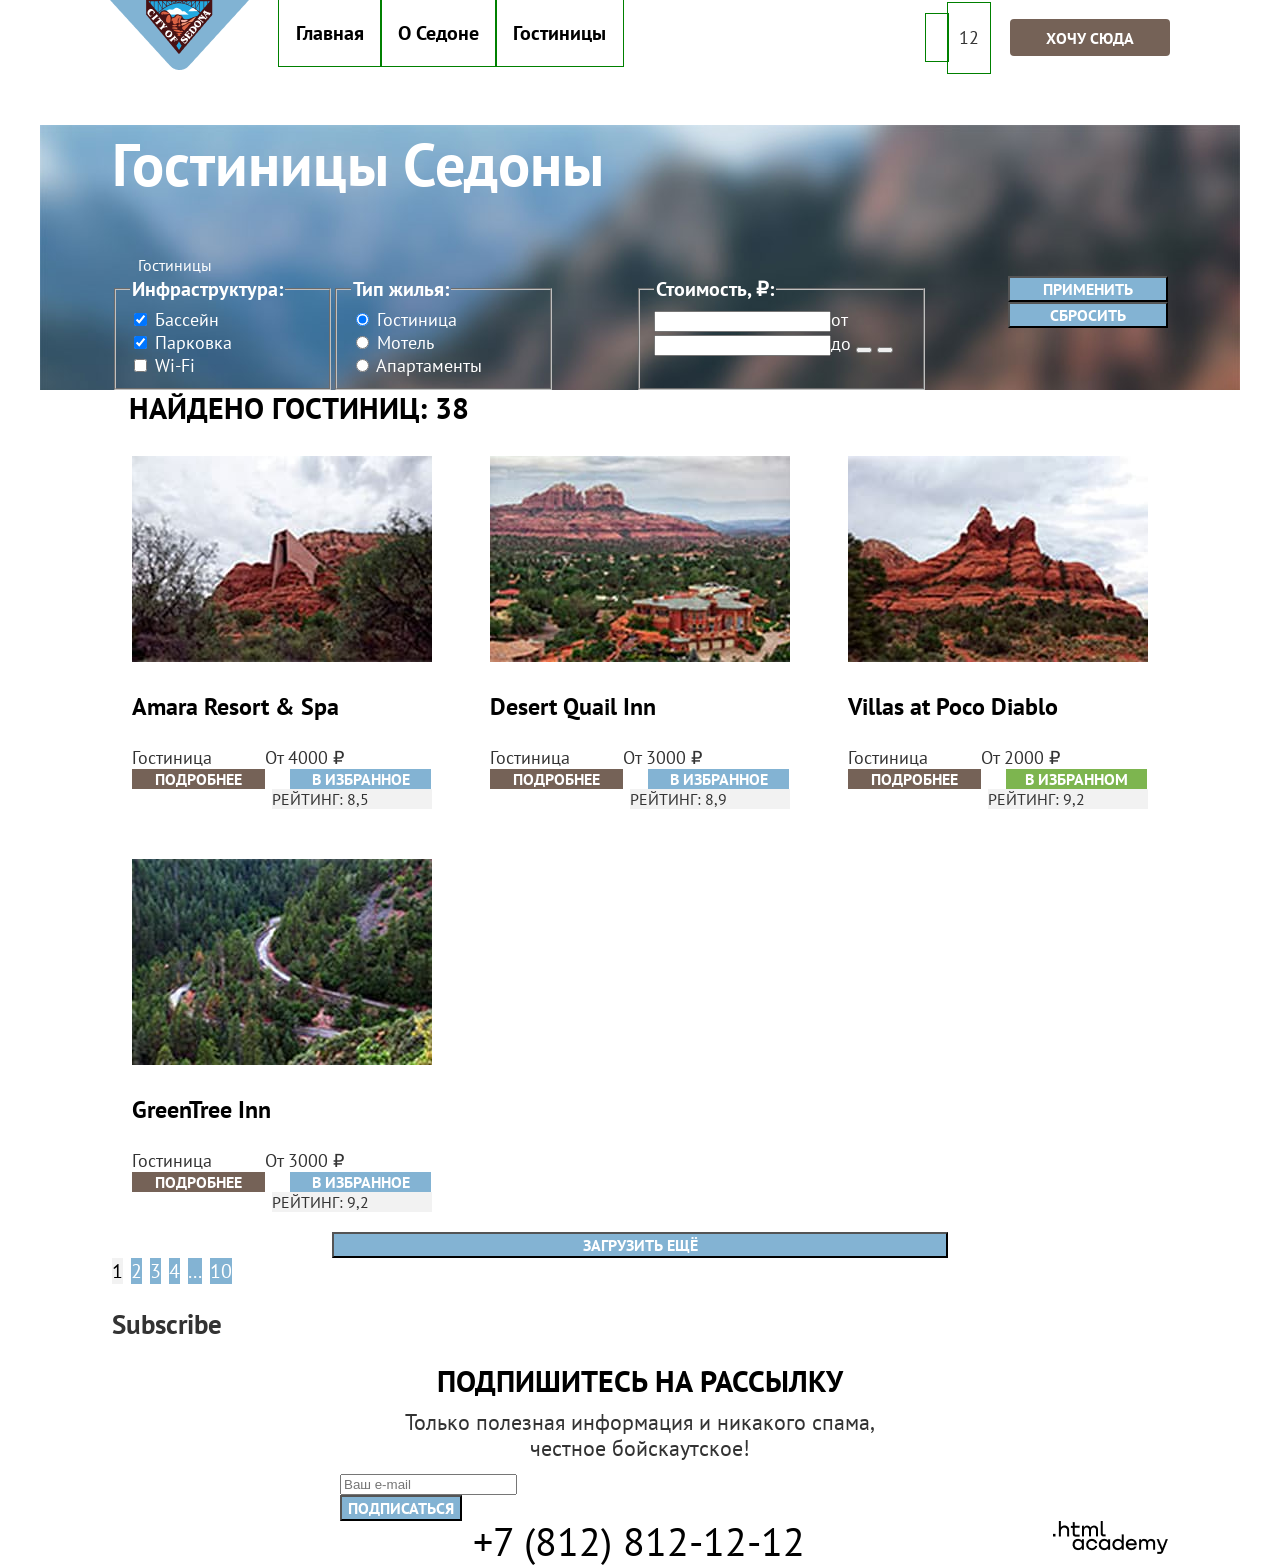
==== catalog.html @ d44d2171 "section welcome and advantages - vertical margin" ====
<!DOCTYPE html>
<html>

<head>
    <meta charset="UTF-8" />
    <title>Гостиницы в Седоне</title>
    <link rel="stylesheet" href="styles/styles.css">
</head>

<body>
  <header class="page-header">
    <div class="page-header__logo header-logo">
        <a class="header-logo__link" href="index.html">
          <img class="header-logo__img site-logo" src="images/logo/logo-sedona.png" width="139" height="70" alt="Эмблема города Седона">
        </a>
      </div>
      <nav class="navigation  page-header__navigation">
            <ul class="navigation-list">
                <li class="navigation-item">
                    <a class="navigation-item__link navigation-item__link--active" href="index.html">Главная</a>
                </li>
                <li class="navigation-item">
                    <a class="navigation-item__link" href="#">О Седоне</a>
                </li>
                <li class="navigation-item">
                    <a class="navigation-item__link">Гостиницы</a>
                </li>
            </ul>
        </nav>
        <ul class="user-navigation">
            <li class="user-navigation__item">
                <a class="user-navigation__link" href="#"><span class="visually-hidden">Поиск</span></a>
            </li>
            <li class="user-navigation__item">
                <a class="user-navigation__link" href="#">
                  <span class="visually-hidden">Избранное</span>
                  <span class="user-navigation__counter">12</span>
                </a>
            </li>
            <li class="user-navigation__item">
                <a class="button button--warm button--navigation user-navigation__button" href="#">Хочу сюда</a>
            </li>
        </ul>
</header>
    <main class="catalog page">
        <section class="section filter-section">
            <div class="section__wrapper">
                <h1 class="page-head">Гостиницы Седоны</h1>
                <!-- <div class="breadcrumbs"> -->
                <ul class="breadcrumbs">
                    <li class="breadcrumbs-item">
                        <a class="breadcrumbs-link breadcrumbs-link--home" href="index.html"><span class="visually-hidden">Главная</span></a>
                    </li>
                    <li class="breadcrumbs-item">
                        <a class="breadcrumbs-link breadcrumbs-link--current">Гостиницы</a>
                    </li>
                </ul>
                <!-- </div> -->

                <h2 class="visually-hidden">Выбор параметров поиска</h2>
                <form class="filter" action="https://echo.htmlacademy.ru/" method="get">
                    <fieldset class="filter__group ">
                        <legend class="filter-group__title">Инфраструктура:</legend>
                        <ul class="filter-group__list">
                            <li class="filter-group__item">
                                <label class="filter-control">
                <input type="checkbox" name="pool" id="pool-id" checked>
                <span class="filter-control__mark"></span>
                <span class="filter-control__name">Бассейн</span>
              </label>
                            </li>
                            <li class="filter-group__item">
                                <label class="filter-control">
                <input type="checkbox" name="parking" id="parking-id" checked>
                <span class="filter-control__mark"></span>
                <span class="filter-control__name">Парковка</span>
              </label>
                            </li>
                            <li class="filter-group__item">
                                <label class="filter-control">
                <input type="checkbox" name="wifi" id="wifi-id">
                <span class="filter-control__mark"></span>
                <span class="filter-control__name">Wi-Fi</span>
              </label>
                            </li>
                        </ul>
                    </fieldset>
                    <fieldset class="filter__group">
                        <legend class="filter-group__title">Тип жилья:</legend>
                        <ul class="filter-group__list">
                            <li class="filter-group__item">
                                <label class="filter-control">
                <input type="radio" name="housing-type" value="hotel" checked>
                <span class="filter-control__mark"></span>
                <span class="filter-control__name">Гостиница</span>
              </label>
                            </li>
                            <li class="filter-group__item">
                                <label class="filter-control">
                <input type="radio" name="housing-type" value="motel">
                <span class="filter-control__mark"></span>
                <span class="filter-control__name">Мотель</span>
              </label>
                            </li>
                            <li class="filter-group__item">
                                <label class="filter-control">
                <input type="radio" name="housing-type" value="apartments">
                <span class="filter-control__mark"></span>
                <span class="filter-control__name">Апартаменты</span>
              </label>
                            </li>
                        </ul>
                    </fieldset>
                    <fieldset class="filter__group filter__group--price">
                        <legend class="filter-group__title">Стоимость, ₽:</legend>
                        <label class="filter-control">
            <input class="filter-control__input" type="number" name="minprice" id="minprice-id">от
          </label>
                        <label class="filter-control">
            <input class="filter-control__input" type="number" name="minprice" id="minprice-id">до
          </label>
                        <button class="filter-control__range-toggle min-toggle" type="button">
            <span class="visually-hidden">изменить минимальную цену</span>
          </button>
                        <button class="filter-control__range-toggle max-toggle" type="button">
            <span class="visually-hidden">изменить максимальную цену</span>
          </button>
                    </fieldset>
                    <div class="filter__controls">
                        <button class="button filter__button filter__button--submit" type="submit">Применить</button>
                        <button class="button filter__button filter__button--reset" type="reset">Сбросить</button>
                    </div>
                </form>
            </div>
        </section>

        <section class="section search-result">
            <div class="section__wrapper">
                <h2 class="visually-hidden">Результаты поиска</h2>
                <div class="search-result__control-wrapper">
                    <p class="page__text page__text--subhead page__text--left">Найдено гостиниц: <span>38</span></p>
                    <form class="sorting-form">
                        <label class="visually-hidden" for="sort">Сортировка
                <select class="sorting-control" id="sort" name="sort">
          <option value="cheap">Сначала дешёвые</option>
          <option value="popular">Сначала дорогие</option>
          <option value="expensive">По количеству звезд</option>
          <option value="popular">По рейтингу</option>

        </select>
      </label>
                        <button class="visually-hidden" type="submit">Сортировать</button>
                    </form>
                    <div class="view-toggler">
                        <ul>
                            <li>
                                <a href="#"><span class="visually-hidden">Показать в виде карточек</span></a>
                            </li>
                        </ul>
                        <ul>
                            <li>
                                <a href="#"><span class="visually-hidden">Показать расширенную информацию</span></a>
                            </li>
                        </ul>
                        <ul>
                            <li>
                                <a href="#"><span class="visually-hidden">Показать в виде списка</span></a>
                            </li>
                        </ul>
                    </div>
                </div>
                <section class="section hotel-list">
                    <div class="hotel-card">
                        <a class="hotel-card__link" href="#">
                            <img class="hotel-card__img" src="images/arma.jpg" width="300" height="206" alt="вид из окна гостиницы">
                        </a>
                        <h3 class="hotel-card__title">Amara Resort & Spa</h3>
                        <div class="hotel-card__details">
                            <p class="hotel-card__text hotel-card__type">Гостиница</p>
                            <p class="hotel-card__text hotel-card__price">От 4000 ₽</p>
                        </div>
                        <div class="hotel-card__control">
                            <a class="button hotel-card__button-details button--warm " href="#">Подробнее</a>
                            <a class="button hotel-card__button-favorite" href="#">В избранное</a>
                        </div>
                        <div class="hotel-card__rate">
                            <div class="hotel-card__stars">
                                <p class="visually-hidden">4 звезды</p>
                            </div>
                            <div class="hotel-card__rate-value">
                                <p class="hotel-card__rate-text">Рейтинг: <span>8,5</span></p>
                            </div>
                        </div>
                    </div>
                    <div class="hotel-card">
                        <a class="hotel-card__link" href="#">
                            <img class="hotel-card__img" src="images/desert.jpg" width="300" height="206" alt="вид из окна гостиницы">
                        </a>
                        <h3 class="hotel-card__title">Desert Quail Inn</h3>
                        <div class="hotel-card__details">
                            <p class="hotel-card__text hotel-card__type">Гостиница</p>
                            <p class="hotel-card__text hotel-card__price">От 3000 ₽</p>
                        </div>
                        <div class="hotel-card__control">
                            <a class="button hotel-card__button-details button--warm " href="#">Подробнее</a>
                            <a class="button hotel-card__button-favorite" href="#">В избранное</a>
                        </div>
                        <div class="hotel-card__rate">
                            <div class="hotel-card__stars">
                                <p class="visually-hidden">4 звезды</p>
                            </div>
                            <div class="hotel-card__rate-value">
                                <p class="hotel-card__rate-text">Рейтинг: <span>8,9</span></p>
                            </div>
                        </div>
                    </div>
                    <div class="hotel-card">
                        <a class="hotel-card__link" href="#">
                            <img class="hotel-card__img" src="images/villas.jpg" width="300" height="206" alt="вид из окна гостиницы">
                        </a>
                        <h3 class="hotel-card__title">Villas at Poco Diablo</h3>
                        <div class="hotel-card__details">
                            <p class="hotel-card__text hotel-card__type">Гостиница</p>
                            <p class="hotel-card__text hotel-card__price">От 2000 ₽</p>
                        </div>
                        <div class="hotel-card__control">
                            <a class="button hotel-card__button-details button--warm " href="#">Подробнее</a>
                            <a class="button hotel-card__button-favorite button--accepted" href="#">В избранном</a>
                        </div>
                        <div class="hotel-card__rate">
                            <div class="hotel-card__stars">
                                <p class="visually-hidden">4 звезды</p>
                            </div>
                            <div class="hotel-card__rate-value">
                                <p class="hotel-card__rate-text">Рейтинг: <span>9,2</span></p>
                            </div>
                        </div>
                    </div>
                    <div class="hotel-card">
                        <a class="hotel-card__link" href="#">
                            <img class="hotel-card__img" src="images/green.jpg" width="300" height="206" alt="вид из окна гостиницы">
                        </a>
                        <h3 class="hotel-card__title">GreenTree Inn</h3>
                        <div class="hotel-card__details">
                            <p class="hotel-card__text hotel-card__type">Гостиница</p>
                            <p class="hotel-card__text hotel-card__price">От 3000 ₽</p>
                        </div>
                        <div class="hotel-card__control">
                            <a class="button hotel-card__button-details button--warm " href="#">Подробнее</a>
                            <a class="button hotel-card__button-favorite" href="#">В избранное</a>
                        </div>
                        <div class="hotel-card__rate">
                            <div class="hotel-card__stars">
                                <p class="visually-hidden">4 звезды</p>
                            </div>
                            <div class="hotel-card__rate-value">
                                <p class="hotel-card__rate-text">Рейтинг: <span>9,2</span></p>
                            </div>
                        </div>
                    </div>
                </section>

                <!-- <div> -->
                <button class="button load-button" type="button">Загрузить ещё</button>
                <!-- </div> -->
                <div class="pagination-wraqpper">
                    <!-- <div class="pagination"> -->
                    <ul class="pagination-list">
                        <li class="pagination-item pagination-item--current">
                            <a class="pagination-link">1</a>
                        </li>
                        <li class="pagination-item">
                            <a class="pagination-link" href="#">2</a>
                        </li>
                        <li class="pagination-item">
                            <a class="pagination-link" href="#">3</a>
                        </li>
                        <li class="pagination-item">
                            <a class="pagination-link" href="#">4</a>
                        </li>
                        <li class="pagination-item">
                            <a class="pagination-link" href="#">...</a>
                        </li>
                        <li class="pagination-item">
                            <a class="pagination-link" href="#">10</a>
                        </li>
                    </ul>
                    <!-- </div> -->
                    <div class="pagination-control">
                        <form class="pagination-form">
                            <label class="visually-hidden" for="page-quantity">Гостиниц на странице
                            <select class="sorting-control" id="page-quantity" name="page-quantity">
                        <option value="4">4</option>
                        <option value="12">12</option>
                        <option value="24">24</option>
                        <option value="48">48</option>

                    </select>
                  </label>
                            <button class="visually-hidden" type="submit">Показать</button>
                        </form>
                    </div>
                </div>
            </div>
        </section>
        <section class="subscribe">
            <div class="section__wrapper">
                <h2>Subscribe</h2>
                <p class="page__text page__text--subhead">Подпишитесь на рассылку</p>
                <p class="page__text">Только полезная информация и никакого спама, <br> честное бойскаутское! </p>
                <form class="subscribe-form">
                    <label class="subscribe-form__label">
                <span class="visually-hidden">Введите ваш e-mail</span>
                <input type="email" name="email" id="email-id" placeholder="Ваш e-mail">
              </label>
                    <button class="button subscribe-form__button" type="submit">Подписаться</button>
                </form>
            </div>
        </section>

    </main>
    <footer class="footer">
        <ul class="social-list">
            <li class="social-item">
                <a class="social-link social-link__twitter" href="https://twitter.com/htmlacademy_ru"><span class="visually-hidden">Twitter</span></a>
            </li>
            <li class="social-item">
                <a class="social-link social-link__fb" href="https://www.facebook.com/htmlacademy"><span class="visually-hidden">Facebook</span></a>
            </li>
            <li class="social-item">
                <a class="social-link social-link__youtube" href="https://www.youtube.com/c/HTMLAcademyRUS"><span class="visually-hidden">Youtube</span></a>
            </li>
        </ul>
        <div class="footer-tel">
            <a class="footer-tel__link" href="tel:+78128121212">+7 (812) 812-12-12</a>
        </div>
        <div class="footer-developer">
            <a class="developer-link" href="https://htmlacademy.ru/">
                <img src="images/logo/logo-developer.png" width="115" height="34" alt="HTMLAcademy Logo">
            </a>
        </div>
    </footer>
</body>

</html>
---- styles/styles.css ----
@font-face {
  font-family: "PT Sans";
  font-weight: 400;
  font-style: normal;
  font-display: swap;
  src: url("../fonts/ptsans-400.woff2") format("woff2");
}

@font-face {
  font-family: "PT Sans";
  font-weight: 700;
  font-style: normal;
  font-display: swap;
  src: url("../fonts/ptsans-700.woff2") format("woff2");
}

* {
  box-sizing: border-box;
}

* ul {
  margin: 0;
  padding: 0;
  list-style: none;
}

* p {
  margin: 0;
}

* a {
  color: inherit;
  text-decoration: none;
  /* cursor: pointer; */
}

* img {
  max-width: 100%;
  height: auto;
}

.visually-hidden {
  position: absolute;
  width: 1px;
  height: 1px;
  margin: -1px;
  padding: 0;
  border: 0;
  clip: rect(0 0 0 0);
  overflow: hidden;
}

/* общие селекторы */

html {
  height: 100%;
}

body {
  display: grid;
  grid-template-rows: auto 1fr auto;
  margin: 0 auto;
  width: 1200px;
  min-height: 100vh;
  font-family: "PT Sans", "Arial", sans-serif;
  font-weight: 400;
  font-size: 18px;
  color: #333333;
}

/* компоненты*/

/* button */

.button {
  display: flex;
  justify-content: center;
  align-items: center;
  background-color: #83b3d3;
  font-weight: 700;
  font-size: 16px;
  font-family: inherit;
  line-height: 20px;
  color: #ffffff;
  text-transform: uppercase;
}

.button--warm {
  background-color: #756257;
}

.button--accepted {
  background-color: #7db54f;
}

.button--navigation {
  width: 160px;
  height: 37px;
  border-radius: 4px;
}

.button--page {
  font-size: 20px;
  height: 60px;
}

.button--hotel-search {
  display: block;
  width: 575px;
  margin-right: auto;
  margin-left: auto;
  text-align: center;
}

/* Header */

.page-header {
  display: flex;
  width: 1060px;
  margin: 0 auto;
  /* align-items: center; */
}

.page-header__logo {
  margin-right: 30px;
}

.header-logo {
  min-width: 139px;
  min-height: 100%;
}

.header-logo__link {
  display: block;
  height: 100%;
}

.page-header__navigation {
  margin-right: 42px;
}

.navigation-list {
  display: flex;
  flex-wrap: wrap;
}

.navigation-item__link {
  display: block;
  padding: 20px 17px;
  font-weight: 700;
  font-size: 20px;
  line-height: 26px;
  color: #000000;
  outline: solid 1px green;
}

.user-navigation {
  margin-left: auto;
  display: flex;
  flex-wrap: wrap;
  align-items: center;
}

.user-navigation__link {
  display: block;
  padding: 23px 11px 24px;
  outline: solid 1px green;
}

.user-navigation__button {
 margin-left: 20px;
}

/* Section */

.section__wrapper {
  width: 1056px;
  margin: 0 auto;
}

/* Text */

.page-head {
  font-weight: 700;
  font-size: 60px;
}

.page__text {
  width: 720px;
  font-size: 22px;
  line-height: 26px;
  text-align: center;
  margin-right: auto;
  margin-bottom: 10px;
  margin-left: auto;
}

.page__text--subhead {
  font-weight: 700;
  font-size: 30px;
  line-height: 36px;
  text-transform: uppercase;
  color: #000000;
}

.page__text--left {
  text-align: left;
}

/* Footer */

.footer {
  display: flex;
  width: 1056px;
  margin: 0 auto;
  /* justify-content: space-between; */
}

.footer-tel__link {
  font-size: 40px;
  line-height: 40px;
  color: #000000;
}

.social-list {
  display: flex;
  margin-right: auto;
}

.footer-developer {
  margin-left: 248px;
}

/* Breadcrumbs */

.breadcrumbs {
  display: flex;
}

.breadcrumbs-item {
  margin-right: 26px;
}

.breadcrumbs-link {
  font-size: 16px;
}

/* Карточка гостиницы*/

.hotel-card {
  width: 340px;
  padding: 20px;
  display: flex;
  flex-direction: column;
}

.hotel-card__title {
  font-weight: 700;
  font-size: 24px;
  color: #000000;
}

.hotel-card__details {
  display: flex;
}

.hotel-card__control {
  display: flex;
  column-gap: 25px;
}

.hotel-card__button-details {
  width: 133px;
}

.hotel-card__button-favorite {
  width: 141px;
}

.hotel-card__type {
  width: 133px;
}

.hotel-card__price {
  width: 141px;
}

.hotel-card__rate {
  display: flex;
  column-gap: 7px;
  justify-content: space-between;
}

.hotel-card__rate-value {
  width: 160px;
  background-color: #f2f2f2;
}

.hotel-card__rate-text {
  font-size: 16px;
  text-transform: uppercase;
}

/*Главная */

.welcome-section {
  min-height: 485px;
  background-image: url("../images/welcome-bg.jpg");
  background-repeat: no-repeat;
}

.section__welcome{
  margin-bottom: 63px;
}

.section__advandages {
  margin-bottom: 91px;
}

.advantages__text-wrapper {
  margin-bottom: 80px;
}

.advantages__subhead {
  margin-bottom: 31px;
}

.advantages-head {
  font-weight: 700;
  font-size: 24px;
  line-height: 28px;
  text-transform: uppercase;
  color: #000000;
}

.advantages-item:nth-child(even) {
  background-color: rgba(131, 179, 211, 0.12);
}

.advantages-item:nth-child(8n + 7) {
  background-color: rgba(131, 179, 211, 0.2);
}

.advantages-item--large {
  background-color: #83b3d3;
  color: #ffffff;
}

.subscribe--bg {
  background-color: #83b3d3;
  background-image: url("../images/subscribe-bg.png");
  background-repeat: no-repeat;
  color: #ffffff;
}

.subscribe--bg .page__text--subhead {
  color: #ffffff;
}

.subscribe-form {
  width: 600px;
  margin-right: auto;
  margin-left: auto;
}

/* страница каталога */

/* .section__wrapper--search-result {
  display: flex;
  flex-direction: column;
  align-items: center;
} */

.filter-section {
  background-color: #83b3d3;
  background-image: url("../images/catalog-bg.png");
  background-repeat: no-repeat;
  color: #ffffff;
}

.filter {
  display: flex;
}

.filter__group {
  width: 217px;
}

.filter__group--price {
  width: 287px;
  margin-left: auto;
}

.filter__controls {
  display: flex;
  flex-direction: column;
  min-width: 160px;
  margin-left: 81px;
}

.filter-group__title {
  font-weight: 700;
  font-size: 20px;
}

.search-result__control-wrapper {
  display: flex;
}

.sorting-form {
  width: 287px;
}

.sorting-control {
  font-family: inherit;
  font-size: 18px;
}

.view-toggler {
  display: flex;
  column-gap: 8px;
}

.hotel-list {
  display: grid;
  grid-template-columns: 1fr 1fr 1fr;
  column-gap: 18px;
  row-gap: 10px;
}

.load-button {
  display: block;
  width: 616px;
  margin-left: auto;
  margin-right: auto;
}

.pagination-wraqpper {
  display: flex;
}

.pagination-list {
  display: flex;
  column-gap: 8px;
  max-width: 528px;
}

.pagination-item {
  background-color: #83b3d3;
  color: #ffffff;
  font-size: 20px;
}

.pagination-item--current {
  background-color: #f2f2f2;
  color: #000000;
}

.pagination-control {
  margin-left: auto;
}

.sorting-control {
  margin-left: 51px;
}

/* .pagination-link {

} */
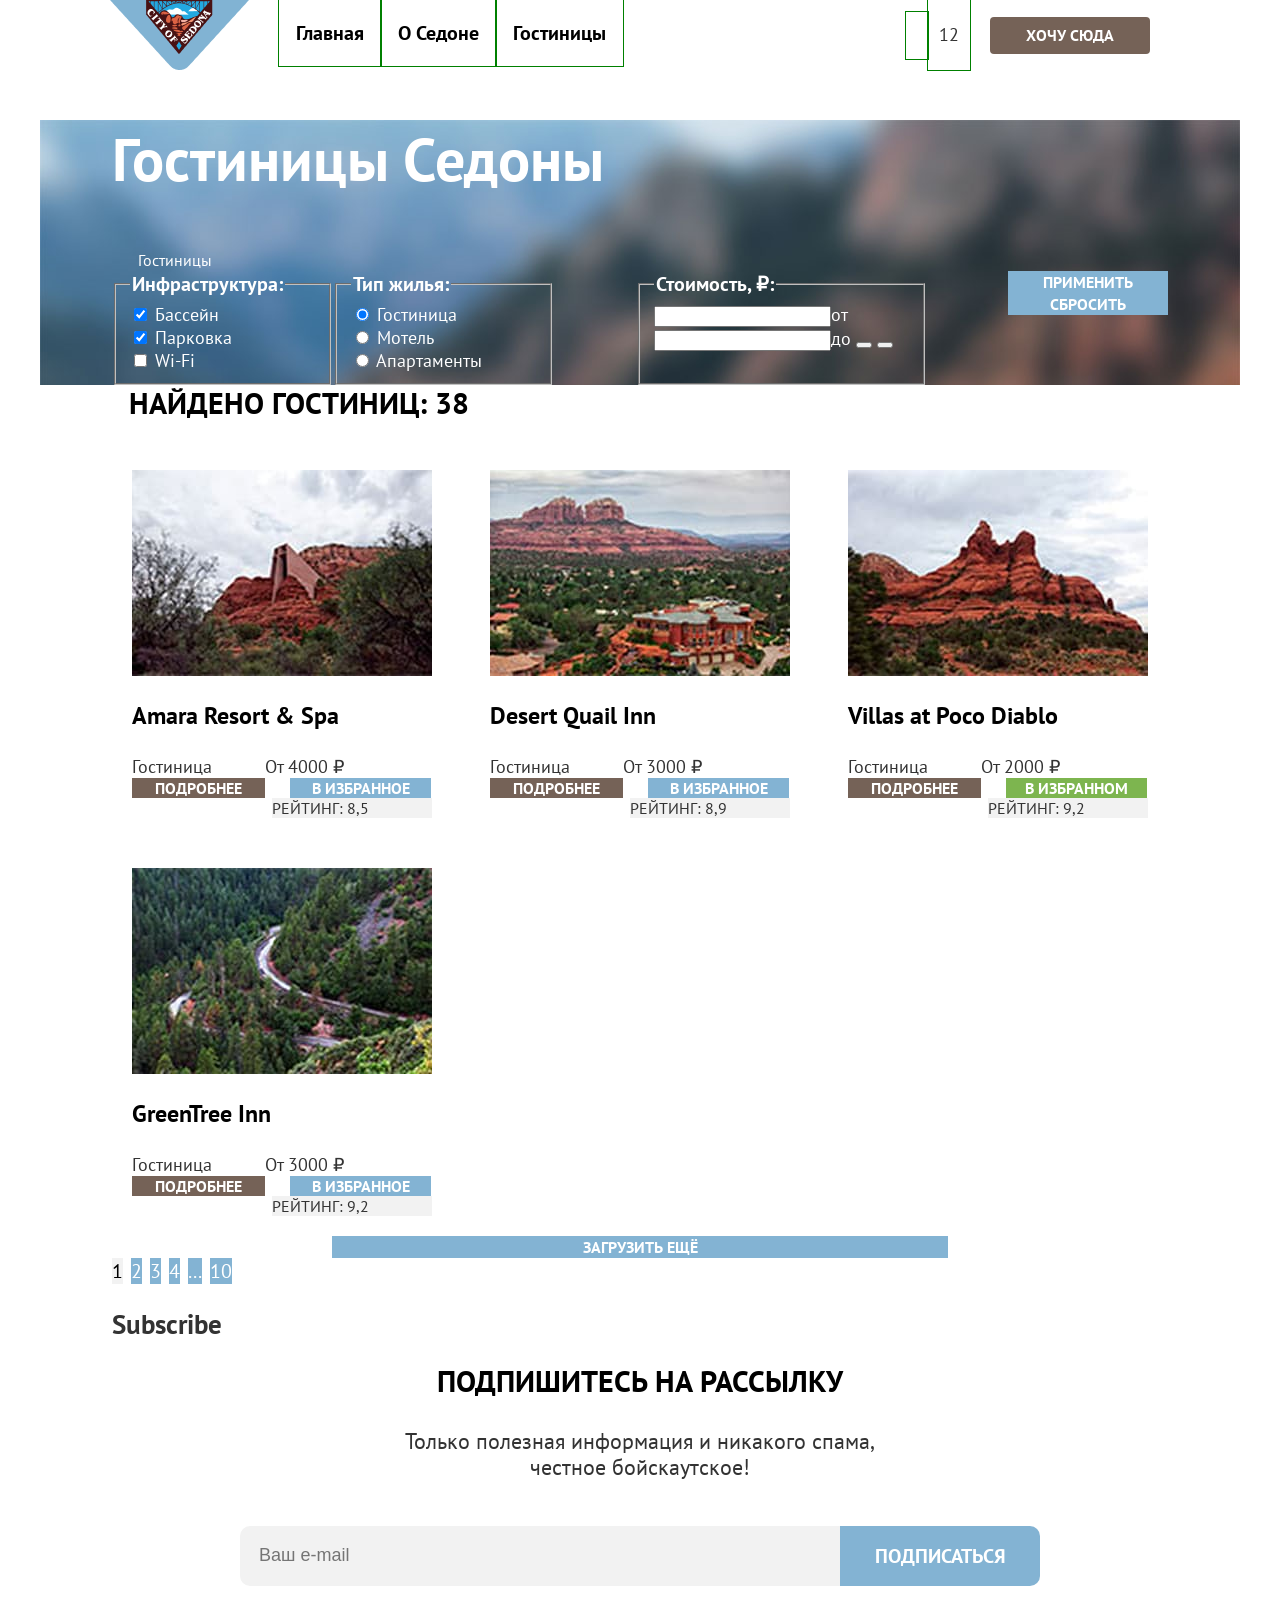
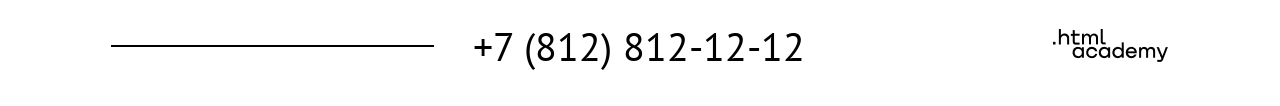
==== commit 5e9eda95: "search, subscribe, footer and some fix" ====
--- a/catalog.html
+++ b/catalog.html
@@ -14,7 +14,7 @@
           <img class="header-logo__img site-logo" src="images/logo/logo-sedona.png" width="139" height="70" alt="Эмблема города Седона">
         </a>
       </div>
-      <nav class="navigation  page-header__navigation">
+      <nav class="navigation page-header__navigation">
             <ul class="navigation-list">
                 <li class="navigation-item">
                     <a class="navigation-item__link navigation-item__link--active" href="index.html">Главная</a>
@@ -308,12 +308,12 @@
                 <h2>Subscribe</h2>
                 <p class="page__text page__text--subhead">Подпишитесь на рассылку</p>
                 <p class="page__text">Только полезная информация и никакого спама, <br> честное бойскаутское! </p>
-                <form class="subscribe-form">
-                    <label class="subscribe-form__label">
-                <span class="visually-hidden">Введите ваш e-mail</span>
-                <input type="email" name="email" id="email-id" placeholder="Ваш e-mail">
-              </label>
-                    <button class="button subscribe-form__button" type="submit">Подписаться</button>
+                <form class="subscribe__form subscribe-form" action="https://echo.htmlacademy.ru/" method="post">
+                  <label class="subscribe-form__label">
+                    <span class="visually-hidden">Введите ваш e-mail</span>
+                    <input class="subscribe-form__input"  type="email" name="email" id="email-id" placeholder="Ваш e-mail">
+                  </label>
+                    <button class="button button--page subscribe-form__button" type="submit">Подписаться</button>
                 </form>
             </div>
         </section>
--- a/styles/styles.css
+++ b/styles/styles.css
@@ -35,6 +35,7 @@
 }
 
 * img {
+  display: block;
   max-width: 100%;
   height: auto;
 }
@@ -73,16 +74,17 @@
 /* button */
 
 .button {
+  font-weight: 700;
+  font-size: 16px;
+  font-family: inherit;
+  line-height: 20px;
   display: flex;
   justify-content: center;
   align-items: center;
   background-color: #83b3d3;
-  font-weight: 700;
-  font-size: 16px;
-  font-family: inherit;
-  line-height: 20px;
   color: #ffffff;
   text-transform: uppercase;
+  border: none;
 }
 
 .button--warm {
@@ -105,11 +107,10 @@
 }
 
 .button--hotel-search {
-  display: block;
   width: 575px;
   margin-right: auto;
   margin-left: auto;
-  text-align: center;
+  border-radius: 10px;
 }
 
 /* Header */
@@ -159,6 +160,7 @@
   display: flex;
   flex-wrap: wrap;
   align-items: center;
+  min-width: 264px;
 }
 
 .user-navigation__link {
@@ -187,15 +189,16 @@
 
 .page__text {
   width: 720px;
+  margin-left: auto;
+  margin-bottom: 10px;
+  margin-right: auto;
   font-size: 22px;
   line-height: 26px;
   text-align: center;
-  margin-right: auto;
-  margin-bottom: 10px;
-  margin-left: auto;
 }
 
 .page__text--subhead {
+  margin-bottom: 29px;
   font-weight: 700;
   font-size: 30px;
   line-height: 36px;
@@ -211,9 +214,10 @@
 
 .footer {
   display: flex;
+  align-items: center;
   width: 1056px;
   margin: 0 auto;
-  /* justify-content: space-between; */
+  padding: 40px 0;
 }
 
 .footer-tel__link {
@@ -227,14 +231,29 @@
   margin-right: auto;
 }
 
+.social-link {
+  display: flex;
+  flex-wrap: wrap;
+  align-items: center;
+  justify-content: center;
+  min-width: 107px;
+  outline: solid 1px black;
+}
+
 .footer-developer {
   margin-left: 248px;
 }
 
+.developer-link {
+  display: block;
+  height: 100%;
+}
+
 /* Breadcrumbs */
 
 .breadcrumbs {
   display: flex;
+  flex-wrap: wrap;
 }
 
 .breadcrumbs-item {
@@ -303,17 +322,17 @@
 
 /*Главная */
 
-.welcome-section {
+.welcome {
   min-height: 485px;
   background-image: url("../images/welcome-bg.jpg");
   background-repeat: no-repeat;
 }
 
-.section__welcome{
+.main__welcome{
   margin-bottom: 63px;
 }
 
-.section__advandages {
+.main__advantages {
   margin-bottom: 91px;
 }
 
@@ -325,7 +344,7 @@
   margin-bottom: 31px;
 }
 
-.advantages-head {
+.advantages-item__head {
   font-weight: 700;
   font-size: 24px;
   line-height: 28px;
@@ -346,7 +365,18 @@
   color: #ffffff;
 }
 
+.main__search {
+  margin-bottom: 93px;
+}
+
+.search__text-wrapper {
+  margin-bottom: 56px;
+}
+
 .subscribe--bg {
+  margin-bottom: 0;
+  padding-top: 94px;
+  padding-bottom: 93px;
   background-color: #83b3d3;
   background-image: url("../images/subscribe-bg.png");
   background-repeat: no-repeat;
@@ -357,10 +387,30 @@
   color: #ffffff;
 }
 
+.subscribe__form {
+  margin-top: 46px;
+}
 .subscribe-form {
+  display: flex;
+  width: 800px;
+  margin-right: auto;
+  margin-left: auto;
+}
+
+.subscribe-form__input {
   width: 600px;
-  margin-right: auto;
-  margin-left: auto;
+  height: 100%;
+  padding-left: 19px;
+  padding-right: 22px;
+  font-size: 18px;
+  background-color: #f2f2f2;
+  border-radius: 10px 0 0 10px;
+  border: none;
+}
+
+.subscribe-form__button {
+  width: 600px;
+  border-radius: 0 10px 10px 0;
 }
 
 /* страница каталога */
@@ -441,6 +491,7 @@
 
 .pagination-list {
   display: flex;
+  flex-wrap: wrap;
   column-gap: 8px;
   max-width: 528px;
 }
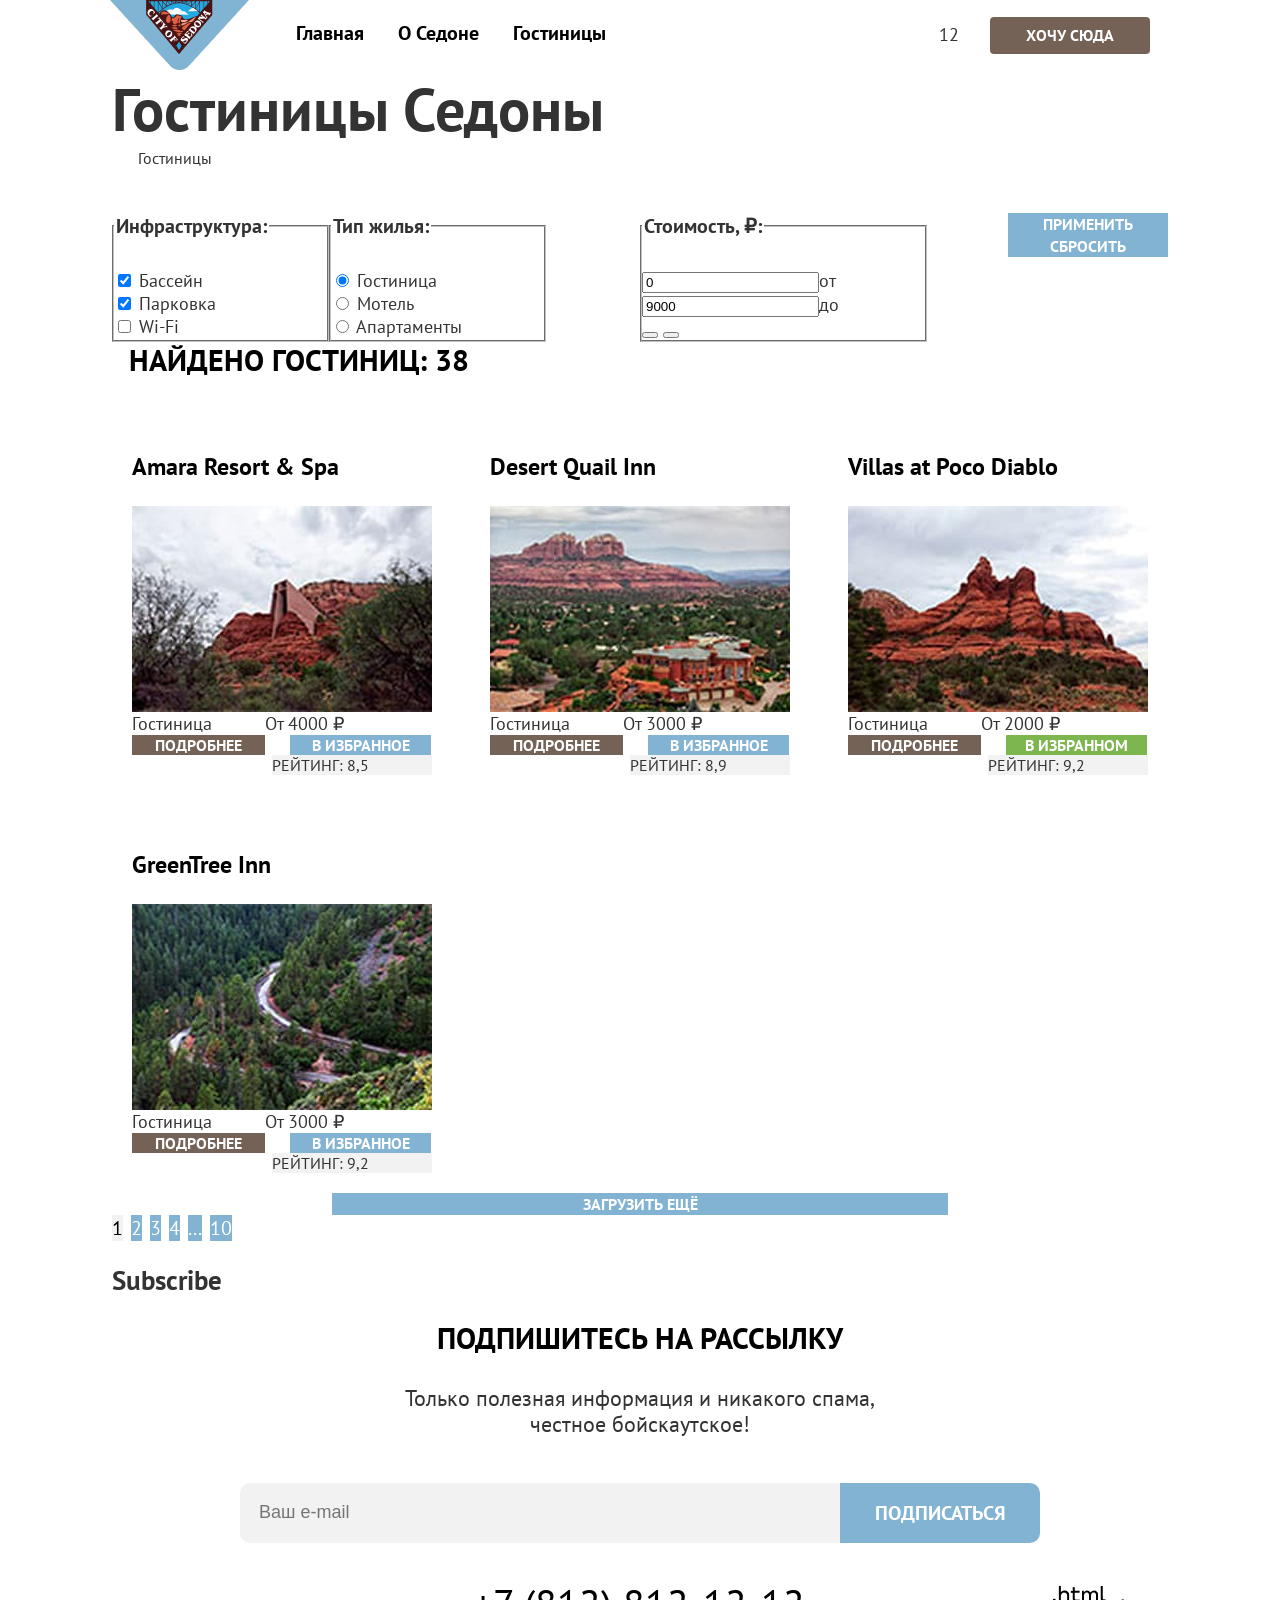
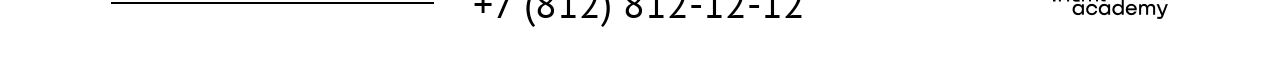
==== commit a98eb544: "some fix and formatting" ====
--- a/catalog.html
+++ b/catalog.html
@@ -8,13 +8,13 @@
 </head>
 
 <body>
-  <header class="page-header">
-    <div class="page-header__logo header-logo">
-        <a class="header-logo__link" href="index.html">
-          <img class="header-logo__img site-logo" src="images/logo/logo-sedona.png" width="139" height="70" alt="Эмблема города Седона">
-        </a>
-      </div>
-      <nav class="navigation page-header__navigation">
+    <header class="page-header">
+        <div class="page-header__logo header-logo">
+            <a class="header-logo__link" href="index.html">
+                <img class="header-logo__img site-logo" src="images/logo/logo-sedona.png" width="139" height="70" alt="Эмблема города Седона">
+            </a>
+        </div>
+        <nav class="navigation page-header__navigation">
             <ul class="navigation-list">
                 <li class="navigation-item">
                     <a class="navigation-item__link navigation-item__link--active" href="index.html">Главная</a>
@@ -33,33 +33,34 @@
             </li>
             <li class="user-navigation__item">
                 <a class="user-navigation__link" href="#">
-                  <span class="visually-hidden">Избранное</span>
-                  <span class="user-navigation__counter">12</span>
+                    <span class="visually-hidden">Избранное</span>
+                    <span class="user-navigation__counter">12</span>
                 </a>
             </li>
             <li class="user-navigation__item">
                 <a class="button button--warm button--navigation user-navigation__button" href="#">Хочу сюда</a>
             </li>
         </ul>
-</header>
-    <main class="catalog page">
-        <section class="section filter-section">
+    </header>
+    <main class="page">
+        <section class="filter page__filter">
+            <!-- класс у враппера заменить -->
             <div class="section__wrapper">
                 <h1 class="page-head">Гостиницы Седоны</h1>
                 <!-- <div class="breadcrumbs"> -->
-                <ul class="breadcrumbs">
-                    <li class="breadcrumbs-item">
-                        <a class="breadcrumbs-link breadcrumbs-link--home" href="index.html"><span class="visually-hidden">Главная</span></a>
+                <ul class="breadcrumbs filter-section__breadcrumbs">
+                    <li class="breadcrumbs__item">
+                        <a class="breadcrumbs__link breadcrumbs__link--home" href="index.html"><span class="visually-hidden">Главная</span></a>
                     </li>
-                    <li class="breadcrumbs-item">
-                        <a class="breadcrumbs-link breadcrumbs-link--current">Гостиницы</a>
+                    <li class="breadcrumbs__item">
+                        <a class="breadcrumbs__link breadcrumbs-link--current">Гостиницы</a>
                     </li>
                 </ul>
                 <!-- </div> -->
 
                 <h2 class="visually-hidden">Выбор параметров поиска</h2>
                 <form class="filter" action="https://echo.htmlacademy.ru/" method="get">
-                    <fieldset class="filter__group ">
+                    <fieldset class="filter__group">
                         <legend class="filter-group__title">Инфраструктура:</legend>
                         <ul class="filter-group__list">
                             <li class="filter-group__item">
@@ -112,13 +113,15 @@
                         </ul>
                     </fieldset>
                     <fieldset class="filter__group filter__group--price">
-                        <legend class="filter-group__title">Стоимость, ₽:</legend>
-                        <label class="filter-control">
-            <input class="filter-control__input" type="number" name="minprice" id="minprice-id">от
+                        <legend class="filter-group__title">Стоимость, ₽: </legend>
+                        <div class="filter_price-wrapper">
+                            <label class="filter-control filter-control--price">
+            <input class="filter-control__input" type="text" name="minprice" id="minprice-id" value="0">от
           </label>
-                        <label class="filter-control">
-            <input class="filter-control__input" type="number" name="minprice" id="minprice-id">до
+                            <label class="filter-control filter-control--price">
+            <input class="filter-control__input" type="text" name="maxprice" id="maxprice-id" value="9000">до
           </label>
+                        </div>
                         <button class="filter-control__range-toggle min-toggle" type="button">
             <span class="visually-hidden">изменить минимальную цену</span>
           </button>
@@ -134,7 +137,8 @@
             </div>
         </section>
 
-        <section class="section search-result">
+        <section class="page__search-result search-result">
+            <!-- класс у враппера -->
             <div class="section__wrapper">
                 <h2 class="visually-hidden">Результаты поиска</h2>
                 <div class="search-result__control-wrapper">
@@ -171,10 +175,11 @@
                 </div>
                 <section class="section hotel-list">
                     <div class="hotel-card">
+
+                        <h3 class="hotel-card__title">Amara Resort & Spa</h3>
                         <a class="hotel-card__link" href="#">
                             <img class="hotel-card__img" src="images/arma.jpg" width="300" height="206" alt="вид из окна гостиницы">
                         </a>
-                        <h3 class="hotel-card__title">Amara Resort & Spa</h3>
                         <div class="hotel-card__details">
                             <p class="hotel-card__text hotel-card__type">Гостиница</p>
                             <p class="hotel-card__text hotel-card__price">От 4000 ₽</p>
@@ -193,10 +198,11 @@
                         </div>
                     </div>
                     <div class="hotel-card">
+
+                        <h3 class="hotel-card__title">Desert Quail Inn</h3>
                         <a class="hotel-card__link" href="#">
                             <img class="hotel-card__img" src="images/desert.jpg" width="300" height="206" alt="вид из окна гостиницы">
                         </a>
-                        <h3 class="hotel-card__title">Desert Quail Inn</h3>
                         <div class="hotel-card__details">
                             <p class="hotel-card__text hotel-card__type">Гостиница</p>
                             <p class="hotel-card__text hotel-card__price">От 3000 ₽</p>
@@ -215,10 +221,11 @@
                         </div>
                     </div>
                     <div class="hotel-card">
+
+                        <h3 class="hotel-card__title">Villas at Poco Diablo</h3>
                         <a class="hotel-card__link" href="#">
                             <img class="hotel-card__img" src="images/villas.jpg" width="300" height="206" alt="вид из окна гостиницы">
                         </a>
-                        <h3 class="hotel-card__title">Villas at Poco Diablo</h3>
                         <div class="hotel-card__details">
                             <p class="hotel-card__text hotel-card__type">Гостиница</p>
                             <p class="hotel-card__text hotel-card__price">От 2000 ₽</p>
@@ -237,10 +244,11 @@
                         </div>
                     </div>
                     <div class="hotel-card">
+
+                        <h3 class="hotel-card__title">GreenTree Inn</h3>
                         <a class="hotel-card__link" href="#">
                             <img class="hotel-card__img" src="images/green.jpg" width="300" height="206" alt="вид из окна гостиницы">
                         </a>
-                        <h3 class="hotel-card__title">GreenTree Inn</h3>
                         <div class="hotel-card__details">
                             <p class="hotel-card__text hotel-card__type">Гостиница</p>
                             <p class="hotel-card__text hotel-card__price">От 3000 ₽</p>
@@ -259,12 +267,12 @@
                         </div>
                     </div>
                 </section>
-
                 <!-- <div> -->
                 <button class="button load-button" type="button">Загрузить ещё</button>
                 <!-- </div> -->
                 <div class="pagination-wraqpper">
                     <!-- <div class="pagination"> -->
+                    <!-- классы переделать -->
                     <ul class="pagination-list">
                         <li class="pagination-item pagination-item--current">
                             <a class="pagination-link">1</a>
@@ -303,13 +311,16 @@
                 </div>
             </div>
         </section>
-        <section class="subscribe">
+
+        <!-- подписку - как на основной странице, без враппера -->
+        <section class="page__subscribe subscribe">
+            <!-- класс у враппера -->
             <div class="section__wrapper">
                 <h2>Subscribe</h2>
                 <p class="page__text page__text--subhead">Подпишитесь на рассылку</p>
                 <p class="page__text">Только полезная информация и никакого спама, <br> честное бойскаутское! </p>
                 <form class="subscribe__form subscribe-form" action="https://echo.htmlacademy.ru/" method="post">
-                  <label class="subscribe-form__label">
+                    <label class="subscribe-form__label">
                     <span class="visually-hidden">Введите ваш e-mail</span>
                     <input class="subscribe-form__input"  type="email" name="email" id="email-id" placeholder="Ваш e-mail">
                   </label>
@@ -342,4 +353,4 @@
     </footer>
 </body>
 
-</html>
+</html>
--- a/styles/styles.css
+++ b/styles/styles.css
@@ -74,13 +74,13 @@
 /* button */
 
 .button {
+  display: flex;
+  justify-content: center;
+  align-items: center;
   font-weight: 700;
   font-size: 16px;
   font-family: inherit;
   line-height: 20px;
-  display: flex;
-  justify-content: center;
-  align-items: center;
   background-color: #83b3d3;
   color: #ffffff;
   text-transform: uppercase;
@@ -152,25 +152,23 @@
   font-size: 20px;
   line-height: 26px;
   color: #000000;
-  outline: solid 1px green;
 }
 
 .user-navigation {
-  margin-left: auto;
   display: flex;
   flex-wrap: wrap;
   align-items: center;
   min-width: 264px;
+  margin-left: auto;
 }
 
 .user-navigation__link {
   display: block;
   padding: 23px 11px 24px;
-  outline: solid 1px green;
 }
 
 .user-navigation__button {
- margin-left: 20px;
+  margin-left: 20px;
 }
 
 /* Section */
@@ -183,6 +181,7 @@
 /* Text */
 
 .page-head {
+  margin: 0;
   font-weight: 700;
   font-size: 60px;
 }
@@ -254,23 +253,25 @@
 .breadcrumbs {
   display: flex;
   flex-wrap: wrap;
-}
-
-.breadcrumbs-item {
+  column-gap: 26px;
+}
+
+/* .breadcrumbs__item {
   margin-right: 26px;
-}
-
-.breadcrumbs-link {
+} */
+
+.breadcrumbs__link {
+  display: block;
   font-size: 16px;
 }
 
 /* Карточка гостиницы*/
 
 .hotel-card {
+  display: flex;
+  flex-direction: column;
   width: 340px;
   padding: 20px;
-  display: flex;
-  flex-direction: column;
 }
 
 .hotel-card__title {
@@ -328,11 +329,11 @@
   background-repeat: no-repeat;
 }
 
-.main__welcome{
+.page__welcome {
   margin-bottom: 63px;
 }
 
-.main__advantages {
+.page__advantages {
   margin-bottom: 91px;
 }
 
@@ -365,7 +366,7 @@
   color: #ffffff;
 }
 
-.main__search {
+.page__search {
   margin-bottom: 93px;
 }
 
@@ -422,35 +423,62 @@
 } */
 
 .filter-section {
+  padding-top: 35px;
+  padding-bottom: 81px;
   background-color: #83b3d3;
   background-image: url("../images/catalog-bg.png");
   background-repeat: no-repeat;
   color: #ffffff;
 }
 
+.filter-section__breadcrumbs {
+  margin-bottom: 45px;
+}
+
 .filter {
   display: flex;
 }
 
 .filter__group {
   width: 217px;
+  margin: 0;
+  padding: 0;
+}
+
+.filter-group__title {
+  margin-bottom: 30px;
+  font-weight: 700;
+  font-size: 20px;
 }
 
 .filter__group--price {
   width: 287px;
   margin-left: auto;
 }
+
+/* .filter_price-wrapper {
+  display: flex;
+}
+
+.filter-control--price {
+  width: 143px;
+  padding: 14px 13px 11px 19px;
+  background-color: #ffffff;
+  color: #000000;
+}
+
+.filter-control__input {
+  /* display: block; */
+  /* width: 90px;
+
+  border: none;
+} */
 
 .filter__controls {
   display: flex;
   flex-direction: column;
   min-width: 160px;
   margin-left: 81px;
-}
-
-.filter-group__title {
-  font-weight: 700;
-  font-size: 20px;
 }
 
 .search-result__control-wrapper {
@@ -514,7 +542,3 @@
 .sorting-control {
   margin-left: 51px;
 }
-
-/* .pagination-link {
-
-} */
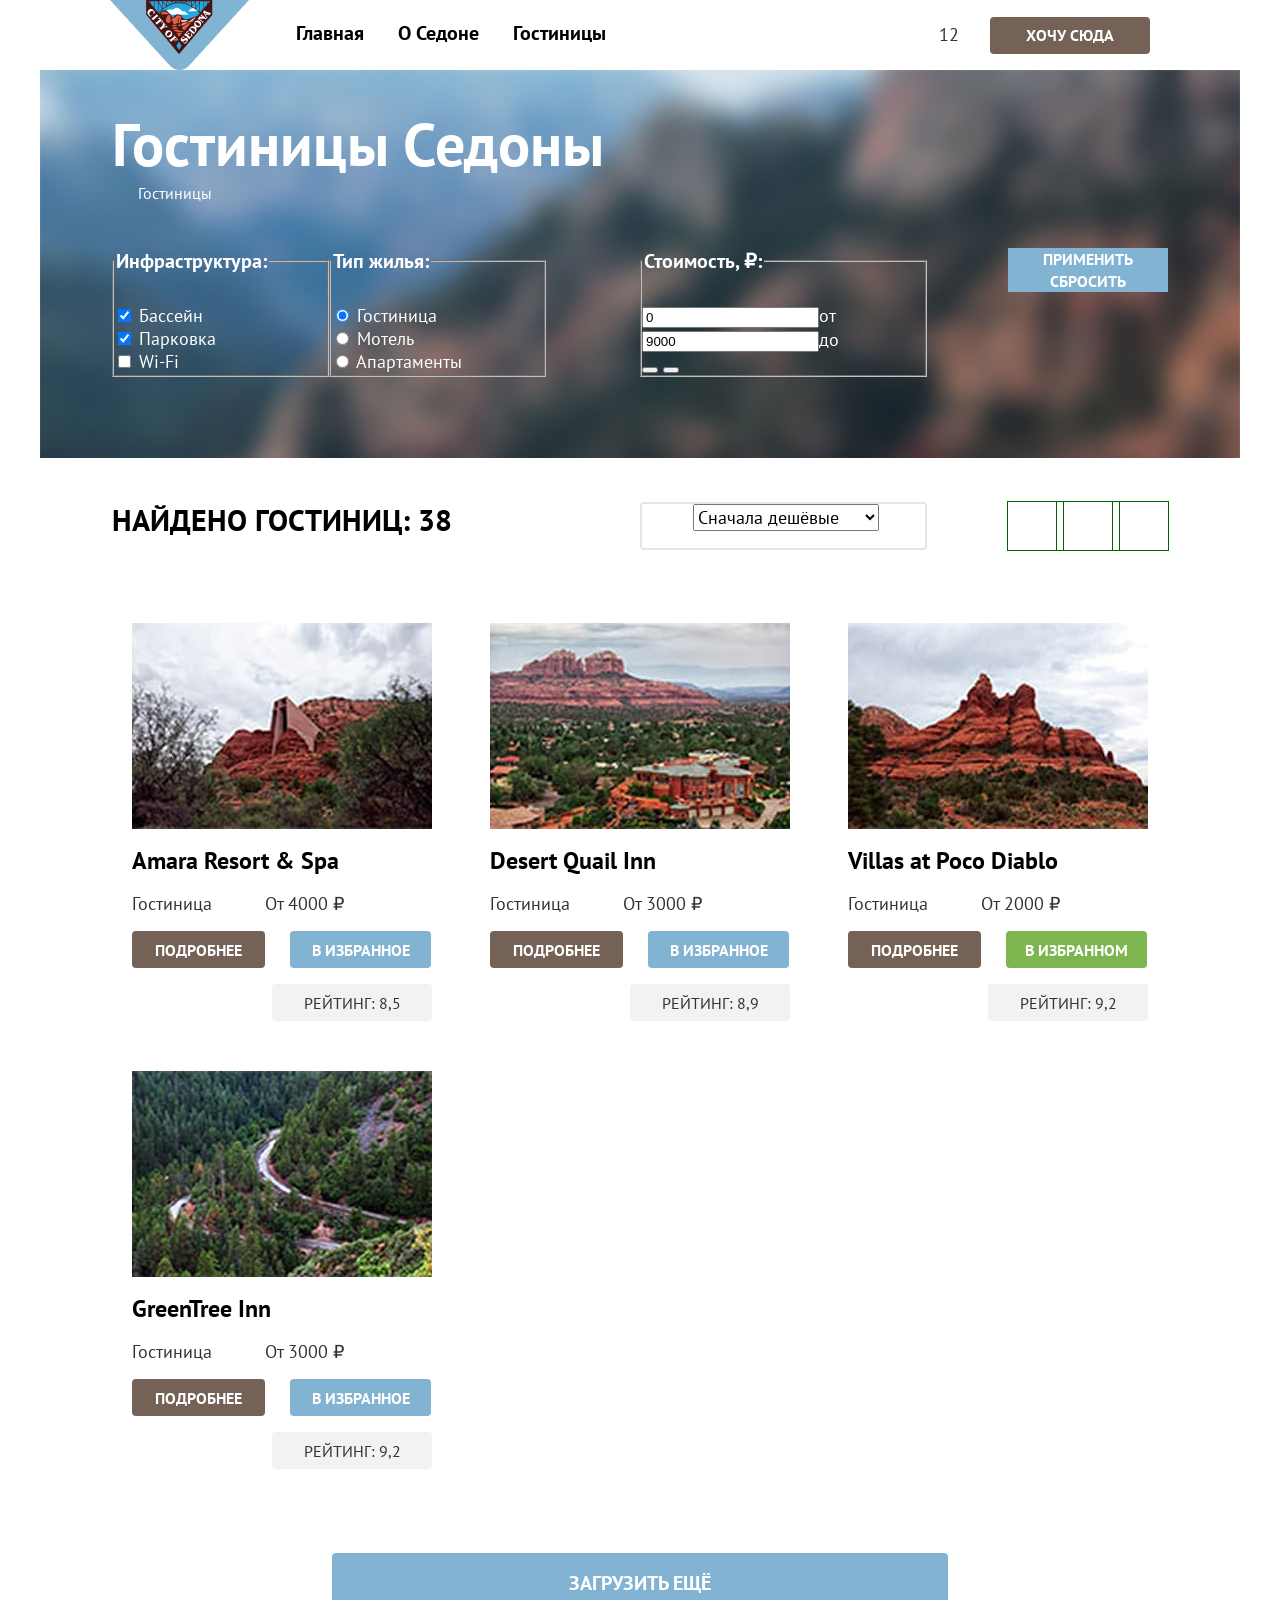
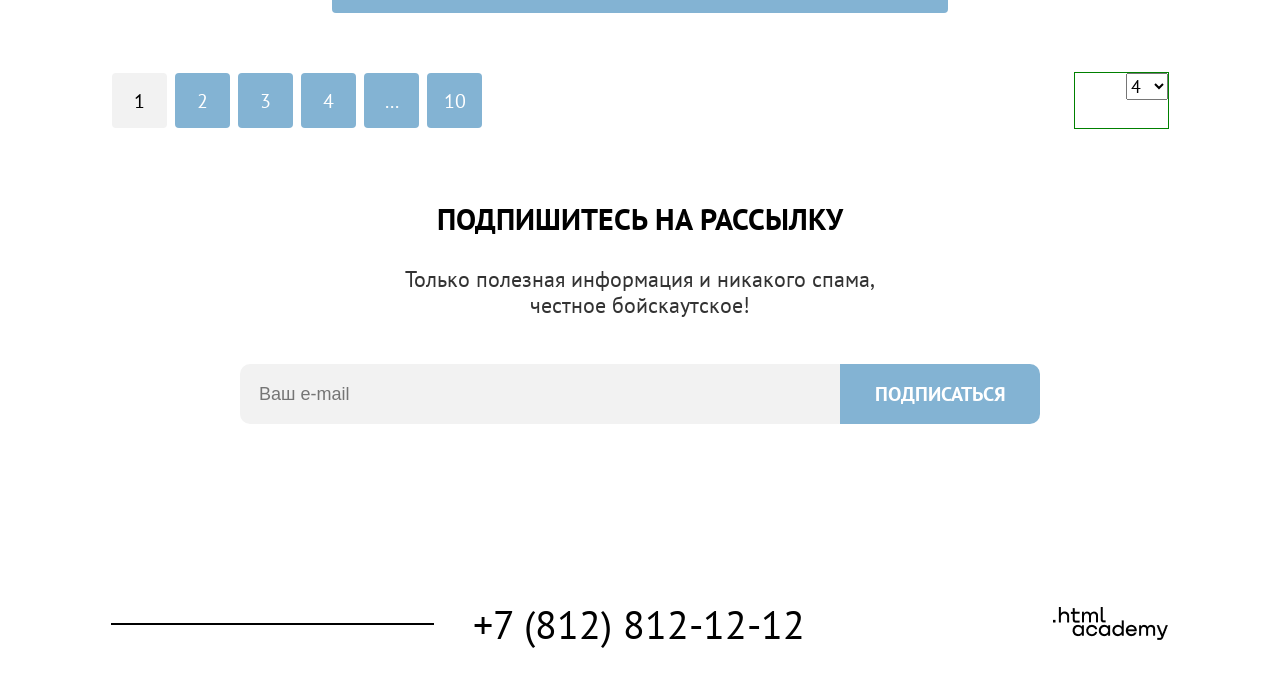
==== commit 2d6811a2: "catalog page - flex done" ====
--- a/catalog.html
+++ b/catalog.html
@@ -43,9 +43,9 @@
         </ul>
     </header>
     <main class="page">
-        <section class="filter page__filter">
+        <section class="filter-section page__filter">
             <!-- класс у враппера заменить -->
-            <div class="section__wrapper">
+            <div class="section-wrapper">
                 <h1 class="page-head">Гостиницы Седоны</h1>
                 <!-- <div class="breadcrumbs"> -->
                 <ul class="breadcrumbs filter-section__breadcrumbs">
@@ -138,45 +138,41 @@
         </section>
 
         <section class="page__search-result search-result">
-            <!-- класс у враппера -->
-            <div class="section__wrapper">
+            <div class="section-wrapper">
                 <h2 class="visually-hidden">Результаты поиска</h2>
-                <div class="search-result__control-wrapper">
-                    <p class="page__text page__text--subhead page__text--left">Найдено гостиниц: <span>38</span></p>
+
+<!-- search-result__control не решил - флекс или грид. решить на следующем прогоне -->
+                <div class="search-result__control">
+                    <p class="page__text page__text--subhead page__text--search-result">Найдено гостиниц: <span>38</span></p>
                     <form class="sorting-form">
-                        <label class="visually-hidden" for="sort">Сортировка
+                        <label class="visually-hidden" for="sort">Сортировка</label>
                 <select class="sorting-control" id="sort" name="sort">
-          <option value="cheap">Сначала дешёвые</option>
+          <option value="cheap" selected >Сначала дешёвые</option>
           <option value="popular">Сначала дорогие</option>
           <option value="expensive">По количеству звезд</option>
           <option value="popular">По рейтингу</option>
 
         </select>
-      </label>
+
                         <button class="visually-hidden" type="submit">Сортировать</button>
                     </form>
-                    <div class="view-toggler">
-                        <ul>
-                            <li>
-                                <a href="#"><span class="visually-hidden">Показать в виде карточек</span></a>
+                        <ul class="view-toggler">
+                            <li class="view-toggler__item">
+                                <a class=view-toggler__link href="#"><span class="visually-hidden">Показать в виде карточек</span></a>
+                            </li>
+                            <li class="view-toggler__item">
+                                <a href="#"><span class="visually-hidden">Показать в виде слайда</span></a>
+                            </li>
+                            <li class="view-toggler__item">
+                                <a href="#"><span class="visually-hidden">Показать в виде списка</span></a>
                             </li>
                         </ul>
-                        <ul>
-                            <li>
-                                <a href="#"><span class="visually-hidden">Показать расширенную информацию</span></a>
-                            </li>
-                        </ul>
-                        <ul>
-                            <li>
-                                <a href="#"><span class="visually-hidden">Показать в виде списка</span></a>
-                            </li>
-                        </ul>
-                    </div>
                 </div>
-                <section class="section hotel-list">
+                <section class="search-result__hotel-list hotel-list">
                     <div class="hotel-card">
-
-                        <h3 class="hotel-card__title">Amara Resort & Spa</h3>
+                        <h3 class="hotel-card__title">
+                          <a href="#">Amara Resort & Spa</a>
+                        </h3>
                         <a class="hotel-card__link" href="#">
                             <img class="hotel-card__img" src="images/arma.jpg" width="300" height="206" alt="вид из окна гостиницы">
                         </a>
@@ -185,21 +181,23 @@
                             <p class="hotel-card__text hotel-card__price">От 4000 ₽</p>
                         </div>
                         <div class="hotel-card__control">
-                            <a class="button hotel-card__button-details button--warm " href="#">Подробнее</a>
-                            <a class="button hotel-card__button-favorite" href="#">В избранное</a>
+                            <a class="button button--hotel-card-details button--warm " href="#">Подробнее</a>
+                            <a class="button button--hotel-card-favorite" href="#">В избранное</a>
                         </div>
                         <div class="hotel-card__rate">
                             <div class="hotel-card__stars">
                                 <p class="visually-hidden">4 звезды</p>
                             </div>
                             <div class="hotel-card__rate-value">
-                                <p class="hotel-card__rate-text">Рейтинг: <span>8,5</span></p>
+                                <p>Рейтинг: <span>8,5</span></p>
                             </div>
                         </div>
                     </div>
                     <div class="hotel-card">
 
-                        <h3 class="hotel-card__title">Desert Quail Inn</h3>
+                        <h3 class="hotel-card__title">
+                          <a href="#">Desert Quail Inn</a>
+                        </h3>
                         <a class="hotel-card__link" href="#">
                             <img class="hotel-card__img" src="images/desert.jpg" width="300" height="206" alt="вид из окна гостиницы">
                         </a>
@@ -208,21 +206,22 @@
                             <p class="hotel-card__text hotel-card__price">От 3000 ₽</p>
                         </div>
                         <div class="hotel-card__control">
-                            <a class="button hotel-card__button-details button--warm " href="#">Подробнее</a>
-                            <a class="button hotel-card__button-favorite" href="#">В избранное</a>
+                            <a class="button button--hotel-card-details button--warm" href="#">Подробнее</a>
+                            <a class="button button--hotel-card-favorite" href="#">В избранное</a>
                         </div>
                         <div class="hotel-card__rate">
                             <div class="hotel-card__stars">
                                 <p class="visually-hidden">4 звезды</p>
                             </div>
                             <div class="hotel-card__rate-value">
-                                <p class="hotel-card__rate-text">Рейтинг: <span>8,9</span></p>
+                                <p>Рейтинг: <span>8,9</span></p>
                             </div>
                         </div>
                     </div>
                     <div class="hotel-card">
 
-                        <h3 class="hotel-card__title">Villas at Poco Diablo</h3>
+                        <h3 class="hotel-card__title">
+                          <a href="#">Villas at Poco Diablo</a></h3>
                         <a class="hotel-card__link" href="#">
                             <img class="hotel-card__img" src="images/villas.jpg" width="300" height="206" alt="вид из окна гостиницы">
                         </a>
@@ -231,21 +230,23 @@
                             <p class="hotel-card__text hotel-card__price">От 2000 ₽</p>
                         </div>
                         <div class="hotel-card__control">
-                            <a class="button hotel-card__button-details button--warm " href="#">Подробнее</a>
-                            <a class="button hotel-card__button-favorite button--accepted" href="#">В избранном</a>
+                            <a class="button button--hotel-card-details button--warm " href="#">Подробнее</a>
+                            <a class="button button--hotel-card-favorite button--accepted" href="#">В избранном</a>
                         </div>
                         <div class="hotel-card__rate">
                             <div class="hotel-card__stars">
                                 <p class="visually-hidden">4 звезды</p>
                             </div>
                             <div class="hotel-card__rate-value">
-                                <p class="hotel-card__rate-text">Рейтинг: <span>9,2</span></p>
+                                <p>Рейтинг: <span>9,2</span></p>
                             </div>
                         </div>
                     </div>
                     <div class="hotel-card">
 
-                        <h3 class="hotel-card__title">GreenTree Inn</h3>
+                        <h3 class="hotel-card__title">
+                          <a href="#">GreenTree Inn</a>
+                        </h3>
                         <a class="hotel-card__link" href="#">
                             <img class="hotel-card__img" src="images/green.jpg" width="300" height="206" alt="вид из окна гостиницы">
                         </a>
@@ -254,49 +255,48 @@
                             <p class="hotel-card__text hotel-card__price">От 3000 ₽</p>
                         </div>
                         <div class="hotel-card__control">
-                            <a class="button hotel-card__button-details button--warm " href="#">Подробнее</a>
-                            <a class="button hotel-card__button-favorite" href="#">В избранное</a>
+                            <a class="button button--hotel-card-details button--warm " href="#">Подробнее</a>
+                            <a class="button button--hotel-card-favorite" href="#">В избранное</a>
                         </div>
                         <div class="hotel-card__rate">
                             <div class="hotel-card__stars">
                                 <p class="visually-hidden">4 звезды</p>
                             </div>
                             <div class="hotel-card__rate-value">
-                                <p class="hotel-card__rate-text">Рейтинг: <span>9,2</span></p>
+                                <p>Рейтинг: <span>9,2</span></p>
                             </div>
                         </div>
                     </div>
                 </section>
-                <!-- <div> -->
-                <button class="button load-button" type="button">Загрузить ещё</button>
-                <!-- </div> -->
+                 <div class="search-result__load">
+                   <button class="button button--load-result button--page" type="button">Загрузить ещё</button>
+                </div>
                 <div class="pagination-wraqpper">
                     <!-- <div class="pagination"> -->
-                    <!-- классы переделать -->
-                    <ul class="pagination-list">
-                        <li class="pagination-item pagination-item--current">
-                            <a class="pagination-link">1</a>
-                        </li>
-                        <li class="pagination-item">
-                            <a class="pagination-link" href="#">2</a>
-                        </li>
-                        <li class="pagination-item">
-                            <a class="pagination-link" href="#">3</a>
-                        </li>
-                        <li class="pagination-item">
-                            <a class="pagination-link" href="#">4</a>
-                        </li>
-                        <li class="pagination-item">
-                            <a class="pagination-link" href="#">...</a>
-                        </li>
-                        <li class="pagination-item">
-                            <a class="pagination-link" href="#">10</a>
+                    <ul class="pagination">
+                        <li class="pagination__item pagination__item--current">
+                            <a class="pagination__link">1</a>
+                        </li>
+                        <li class="pagination__item">
+                            <a class="pagination__link" href="#">2</a>
+                        </li>
+                        <li class="pagination__item">
+                            <a class="pagination__link" href="#">3</a>
+                        </li>
+                        <li class="pagination__item">
+                            <a class="pagination__link" href="#">4</a>
+                        </li>
+                        <li class="pagination__item">
+                            <a class="pagination__link" href="#">...</a>
+                        </li>
+                        <li class="pagination__item">
+                            <a class="pagination__link" href="#">10</a>
                         </li>
                     </ul>
                     <!-- </div> -->
                     <div class="pagination-control">
                         <form class="pagination-form">
-                            <label class="visually-hidden" for="page-quantity">Гостиниц на странице
+                            <label class="visually-hidden" for="page-quantity">Гостиниц на странице</label>
                             <select class="sorting-control" id="page-quantity" name="page-quantity">
                         <option value="4">4</option>
                         <option value="12">12</option>
@@ -304,7 +304,7 @@
                         <option value="48">48</option>
 
                     </select>
-                  </label>
+
                             <button class="visually-hidden" type="submit">Показать</button>
                         </form>
                     </div>
@@ -313,10 +313,10 @@
         </section>
 
         <!-- подписку - как на основной странице, без враппера -->
-        <section class="page__subscribe subscribe">
+        <section class="page__subscribe subscribe page__subscribe--inner">
             <!-- класс у враппера -->
-            <div class="section__wrapper">
-                <h2>Subscribe</h2>
+            <!-- <div class="section__wrapper"> -->
+                <h2 class="visually-hidden">Subscribe</h2>
                 <p class="page__text page__text--subhead">Подпишитесь на рассылку</p>
                 <p class="page__text">Только полезная информация и никакого спама, <br> честное бойскаутское! </p>
                 <form class="subscribe__form subscribe-form" action="https://echo.htmlacademy.ru/" method="post">
@@ -326,7 +326,7 @@
                   </label>
                     <button class="button button--page subscribe-form__button" type="submit">Подписаться</button>
                 </form>
-            </div>
+            <!-- </div> -->
         </section>
 
     </main>
@@ -353,4 +353,4 @@
     </footer>
 </body>
 
-</html>+</html>
--- a/styles/styles.css
+++ b/styles/styles.css
@@ -113,6 +113,26 @@
   border-radius: 10px;
 }
 
+.button--hotel-card-details {
+  width: 133px;
+  height: 37px;
+  border-radius: 4px;
+}
+
+.button--hotel-card-favorite {
+  width: 141px;
+  height: 37px;
+  border-radius: 4px;
+}
+
+.button--load-result {
+  width: 616px;
+  margin-left: auto;
+  margin-right: auto;
+  border-radius: 4px;
+}
+
+
 /* Header */
 
 .page-header {
@@ -173,7 +193,7 @@
 
 /* Section */
 
-.section__wrapper {
+.section-wrapper {
   width: 1056px;
   margin: 0 auto;
 }
@@ -187,7 +207,7 @@
 }
 
 .page__text {
-  width: 720px;
+  max-width: 720px;
   margin-left: auto;
   margin-bottom: 10px;
   margin-right: auto;
@@ -205,8 +225,10 @@
   color: #000000;
 }
 
-.page__text--left {
+.page__text--search-result {
   text-align: left;
+  margin-left: 0;
+  margin-bottom: 0;
 }
 
 /* Footer */
@@ -270,16 +292,22 @@
 .hotel-card {
   display: flex;
   flex-direction: column;
+  row-gap: 16px;
   width: 340px;
   padding: 20px;
 }
 
 .hotel-card__title {
+  margin: 0;
   font-weight: 700;
   font-size: 24px;
   color: #000000;
 }
 
+.hotel-card__link {
+  order: -1;
+}
+
 .hotel-card__details {
   display: flex;
 }
@@ -287,14 +315,6 @@
 .hotel-card__control {
   display: flex;
   column-gap: 25px;
-}
-
-.hotel-card__button-details {
-  width: 133px;
-}
-
-.hotel-card__button-favorite {
-  width: 141px;
 }
 
 .hotel-card__type {
@@ -309,16 +329,18 @@
   display: flex;
   column-gap: 7px;
   justify-content: space-between;
+  min-height: 37px;
 }
 
 .hotel-card__rate-value {
+  display: flex;
+  align-items: center;
+  justify-content: center;
   width: 160px;
   background-color: #f2f2f2;
-}
-
-.hotel-card__rate-text {
   font-size: 16px;
   text-transform: uppercase;
+  border-radius: 4px;
 }
 
 /*Главная */
@@ -416,11 +438,9 @@
 
 /* страница каталога */
 
-/* .section__wrapper--search-result {
-  display: flex;
-  flex-direction: column;
-  align-items: center;
-} */
+.page__filter {
+  margin-bottom: 44px;
+}
 
 .filter-section {
   padding-top: 35px;
@@ -481,12 +501,31 @@
   margin-left: 81px;
 }
 
-.search-result__control-wrapper {
-  display: flex;
+.page__search-result{
+  margin-bottom: 73px;
+}
+
+.search-result__control {
+  display: flex;
+  column-gap: 81px;
+  margin-bottom: 53px;
+}
+
+.search-result__hotel-list{
+  margin-bottom: 34px;
+}
+
+.search-result__load {
+  padding: 30px 0;
+  margin-bottom: 30px;
 }
 
 .sorting-form {
   width: 287px;
+  height: 48px;
+  border: solid 2px #e5e5e5;
+  border-radius: 4px;
+  /* outline: 1px solid darkgreen; */
 }
 
 .sorting-control {
@@ -497,6 +536,13 @@
 .view-toggler {
   display: flex;
   column-gap: 8px;
+  outline: 1px solid darkgreen;
+}
+
+.view-toggler__item {
+  width: 48px;
+  height: 48px;
+  outline: 1px solid darkgreen;
 }
 
 .hotel-list {
@@ -506,39 +552,48 @@
   row-gap: 10px;
 }
 
-.load-button {
-  display: block;
-  width: 616px;
-  margin-left: auto;
-  margin-right: auto;
-}
-
 .pagination-wraqpper {
   display: flex;
 }
 
-.pagination-list {
+.pagination {
   display: flex;
   flex-wrap: wrap;
   column-gap: 8px;
   max-width: 528px;
 }
 
-.pagination-item {
+.pagination__item {
+  width: 55px;
+  height: 55px;
   background-color: #83b3d3;
   color: #ffffff;
   font-size: 20px;
-}
-
-.pagination-item--current {
+  border-radius: 4px;
+}
+
+.pagination__item--current {
   background-color: #f2f2f2;
   color: #000000;
 }
 
+.pagination__link {
+  display: flex;
+  align-items: center;
+  justify-content: center;
+  width: 100%;
+  height: 100%;
+}
+
 .pagination-control {
   margin-left: auto;
+  outline: solid 1px green;
 }
 
 .sorting-control {
   margin-left: 51px;
 }
+
+.page__subscribe--inner {
+  margin-bottom: 140px;
+}
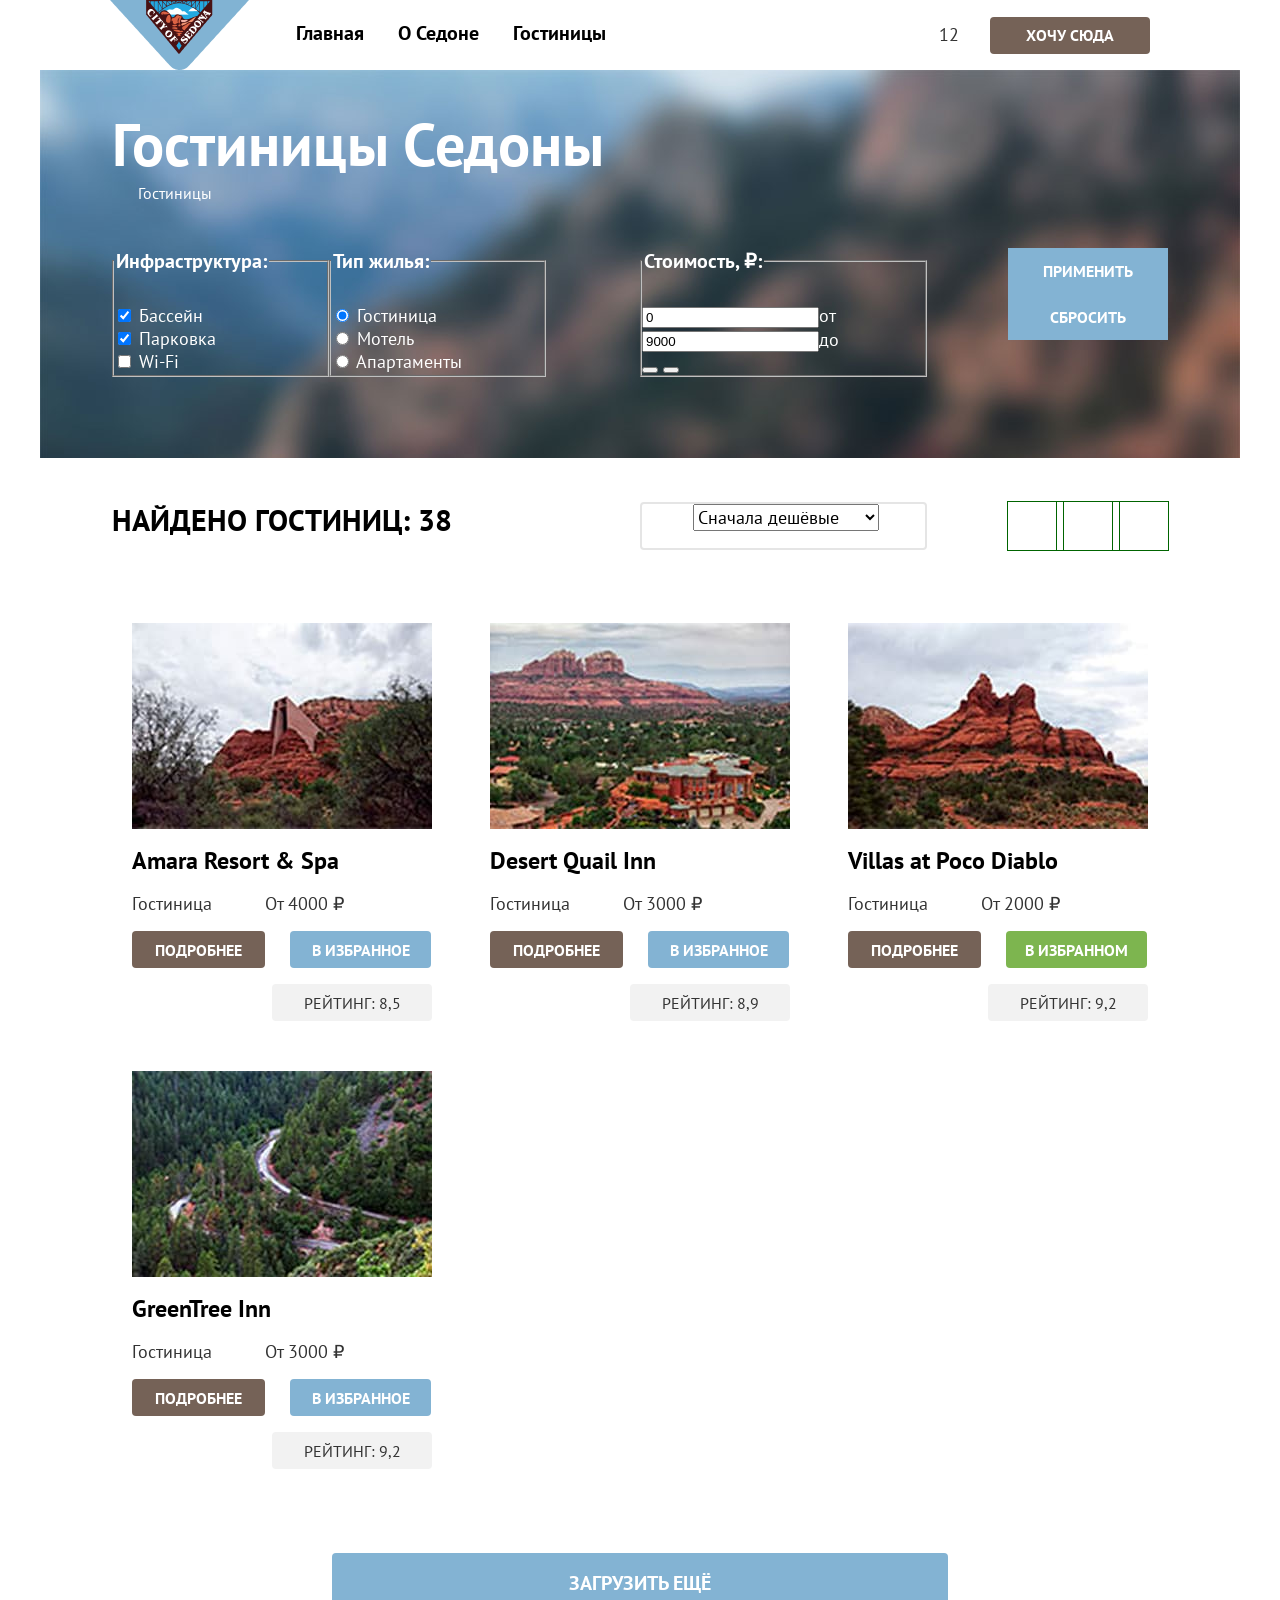
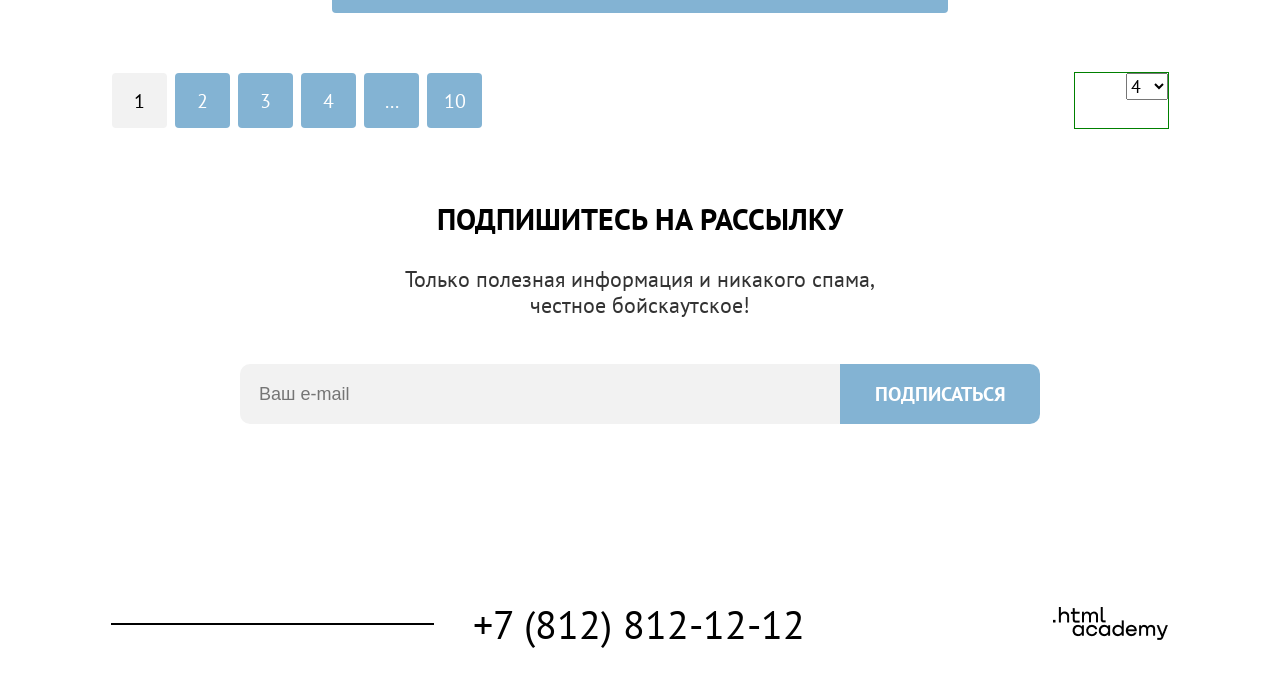
==== commit cba1af0b: "some fix button, view-toggler, pagination" ====
--- a/catalog.html
+++ b/catalog.html
@@ -158,13 +158,13 @@
                     </form>
                         <ul class="view-toggler">
                             <li class="view-toggler__item">
-                                <a class=view-toggler__link href="#"><span class="visually-hidden">Показать в виде карточек</span></a>
+                                <a class="view-toggler__link" href="#"><span class="visually-hidden">Показать в виде карточек</span></a>
                             </li>
                             <li class="view-toggler__item">
-                                <a href="#"><span class="visually-hidden">Показать в виде слайда</span></a>
+                                <a class="view-toggler__link" href="#"><span class="visually-hidden">Показать в виде слайда</span></a>
                             </li>
                             <li class="view-toggler__item">
-                                <a href="#"><span class="visually-hidden">Показать в виде списка</span></a>
+                                <a class="view-toggler__link" href="#"><span class="visually-hidden">Показать в виде списка</span></a>
                             </li>
                         </ul>
                 </div>
--- a/styles/styles.css
+++ b/styles/styles.css
@@ -71,12 +71,18 @@
 
 /* компоненты*/
 
+/* для флексов, которые переполняются и возможно несколько строк - добавь gap для строк - на случай переполнения */
+/* посмотреть в барбершопе как форма сортировки сделана */
+
 /* button */
+
+/* всем кнопкам добавить паддинги. см статью про краш-тест вёрстки */
 
 .button {
   display: flex;
   justify-content: center;
   align-items: center;
+  padding: 13px;
   font-weight: 700;
   font-size: 16px;
   font-family: inherit;
@@ -534,8 +540,11 @@
 }
 
 .view-toggler {
-  display: flex;
+  /* макс ширина??? переполнение??? */
+  display: flex;
+  flex-wrap: wrap;
   column-gap: 8px;
+  row-gap: 8px;
   outline: 1px solid darkgreen;
 }
 
@@ -543,6 +552,13 @@
   width: 48px;
   height: 48px;
   outline: 1px solid darkgreen;
+}
+
+.view-toggler__link {
+  display: block;
+  width: 100%;
+  height: 100%;
+  padding: 16px;
 }
 
 .hotel-list {
@@ -560,11 +576,12 @@
   display: flex;
   flex-wrap: wrap;
   column-gap: 8px;
+  row-gap: 8px;
   max-width: 528px;
 }
 
 .pagination__item {
-  width: 55px;
+  min-width: 55px;
   height: 55px;
   background-color: #83b3d3;
   color: #ffffff;
@@ -583,6 +600,7 @@
   justify-content: center;
   width: 100%;
   height: 100%;
+  padding: 10px;
 }
 
 .pagination-control {
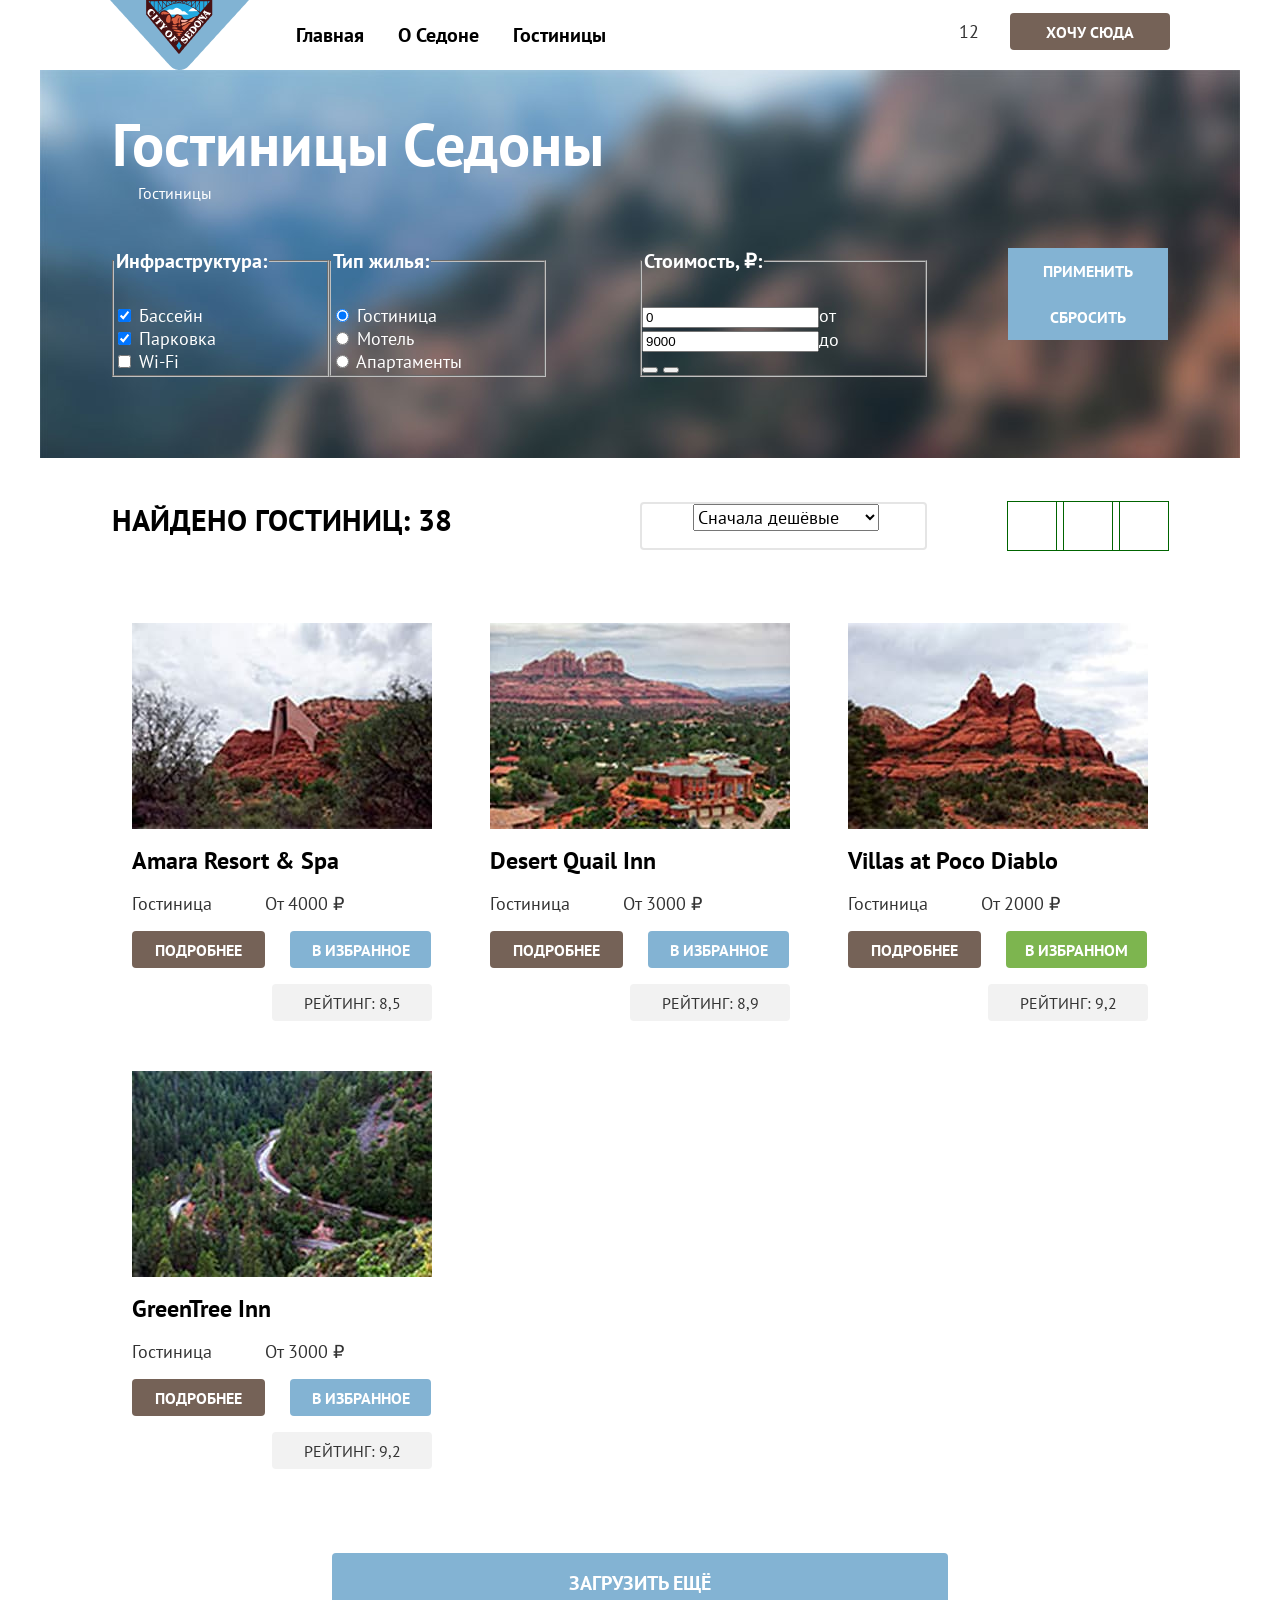
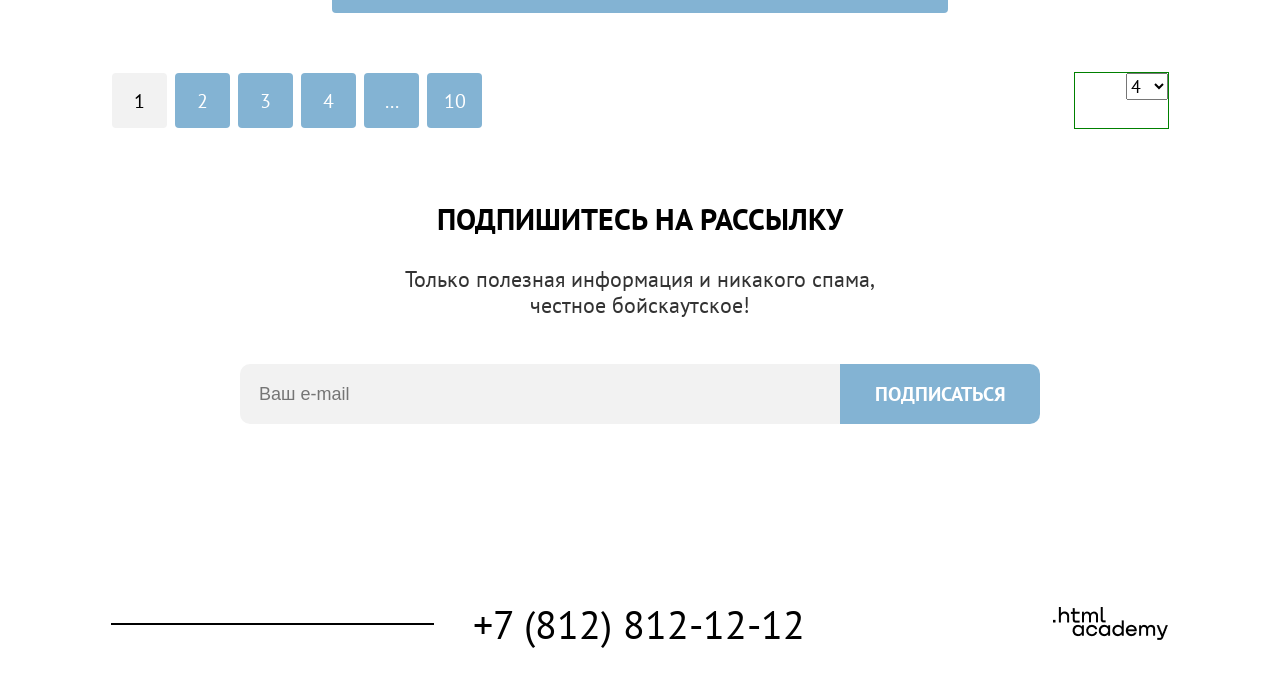
==== commit f3ed3335: "header layout - done" ====
--- a/catalog.html
+++ b/catalog.html
@@ -8,39 +8,38 @@
 </head>
 
 <body>
-    <header class="page-header">
-        <div class="page-header__logo header-logo">
-            <a class="header-logo__link" href="index.html">
-                <img class="header-logo__img site-logo" src="images/logo/logo-sedona.png" width="139" height="70" alt="Эмблема города Седона">
+  <header class="page-header">
+        <a class="page-header__logo  header-logo" href="index.html">
+            <img class="header-logo__img" src="images/logo/logo-sedona.png" width="139" height="70" alt="Эмблема города Седона">
+        </a>
+    <nav class="navigation page-header__navigation">
+        <ul class="navigation-list">
+            <li class="navigation-item">
+                <a class="navigation-item__link navigation-item__link--active" href="index.html">Главная</a>
+            </li>
+            <li class="navigation-item">
+                <a class="navigation-item__link" href="#">О Седоне</a>
+            </li>
+            <li class="navigation-item">
+                <a class="navigation-item__link">Гостиницы</a>
+            </li>
+        </ul>
+    </nav>
+    <div class="user-navigation-wrapper">
+    <ul class="user-navigation">
+        <li class="user-navigation__item">
+            <a class="user-navigation__link" href="#"><span class="visually-hidden">Поиск</span></a>
+        </li>
+        <li class="user-navigation__item">
+            <a class="user-navigation__link" href="#">
+                <span class="visually-hidden">Избранное</span>
+                <span class="user-navigation__counter">12</span>
             </a>
-        </div>
-        <nav class="navigation page-header__navigation">
-            <ul class="navigation-list">
-                <li class="navigation-item">
-                    <a class="navigation-item__link navigation-item__link--active" href="index.html">Главная</a>
-                </li>
-                <li class="navigation-item">
-                    <a class="navigation-item__link" href="#">О Седоне</a>
-                </li>
-                <li class="navigation-item">
-                    <a class="navigation-item__link">Гостиницы</a>
-                </li>
-            </ul>
-        </nav>
-        <ul class="user-navigation">
-            <li class="user-navigation__item">
-                <a class="user-navigation__link" href="#"><span class="visually-hidden">Поиск</span></a>
-            </li>
-            <li class="user-navigation__item">
-                <a class="user-navigation__link" href="#">
-                    <span class="visually-hidden">Избранное</span>
-                    <span class="user-navigation__counter">12</span>
-                </a>
-            </li>
-            <li class="user-navigation__item">
-                <a class="button button--warm button--navigation user-navigation__button" href="#">Хочу сюда</a>
-            </li>
-        </ul>
+        </li>
+        <li class="user-navigation__item">
+      </ul>
+            <a class="button button--warm button--navigation user-navigation__button" href="#">Хочу сюда</a>
+</header>
     </header>
     <main class="page">
         <section class="filter-section page__filter">
@@ -116,10 +115,10 @@
                         <legend class="filter-group__title">Стоимость, ₽: </legend>
                         <div class="filter_price-wrapper">
                             <label class="filter-control filter-control--price">
-            <input class="filter-control__input" type="text" name="minprice" id="minprice-id" value="0">от
+            <input class="filter-control__input" type="text" name="min-price" id="minprice-id" value="0">от
           </label>
                             <label class="filter-control filter-control--price">
-            <input class="filter-control__input" type="text" name="maxprice" id="maxprice-id" value="9000">до
+            <input class="filter-control__input" type="text" name="max-price" id="maxprice-id" value="9000">до
           </label>
                         </div>
                         <button class="filter-control__range-toggle min-toggle" type="button">
@@ -151,7 +150,6 @@
           <option value="popular">Сначала дорогие</option>
           <option value="expensive">По количеству звезд</option>
           <option value="popular">По рейтингу</option>
-
         </select>
 
                         <button class="visually-hidden" type="submit">Сортировать</button>
@@ -271,7 +269,7 @@
                  <div class="search-result__load">
                    <button class="button button--load-result button--page" type="button">Загрузить ещё</button>
                 </div>
-                <div class="pagination-wraqpper">
+                <div class="pagination-wrapper">
                     <!-- <div class="pagination"> -->
                     <ul class="pagination">
                         <li class="pagination__item pagination__item--current">
@@ -302,7 +300,6 @@
                         <option value="12">12</option>
                         <option value="24">24</option>
                         <option value="48">48</option>
-
                     </select>
 
                             <button class="visually-hidden" type="submit">Показать</button>
--- a/styles/styles.css
+++ b/styles/styles.css
@@ -145,22 +145,42 @@
   display: flex;
   width: 1060px;
   margin: 0 auto;
-  /* align-items: center; */
+  align-items: center;
 }
 
 .page-header__logo {
   margin-right: 30px;
-}
-
-.header-logo {
+  min-height: 70px;
+}
+
+/* .header-logo {
   min-width: 139px;
   min-height: 100%;
-}
-
-.header-logo__link {
+  position: relative;
+  z-index: 1;
+  margin-bottom: -10px;
+} */
+
+.header-logo {
+ z-index: 1;
+   /* margin-bottom: -5px; */
   display: block;
+  min-width: 139px;
   height: 100%;
-}
+
+}
+
+.header-logo__img {
+  display: block;
+}
+
+/* .page-header__navigation-wrapper {
+  display: flex;
+  align-items: center;
+  align-self: flex-start;
+  min-height: 65px;*/
+  /* margin-bottom: 10px;
+} */
 
 .page-header__navigation {
   margin-right: 42px;
@@ -180,21 +200,40 @@
   color: #000000;
 }
 
+.user-navigation-wrapper {
+  display: flex;
+  gap:20px;
+  align-self: flex-start;
+  /* align-items: center; */
+  margin-left: auto;
+  min-width: 344px;
+  /* max-width: 460px; */
+  padding-top: 13px;
+  padding-bottom: 19px;
+}
+
 .user-navigation {
+  /* align-self: flex-start; */
   display: flex;
   flex-wrap: wrap;
-  align-items: center;
-  min-width: 264px;
+  /* justify-content: flex-end; */
+  align-items: center;
+  margin-left: auto;
+  max-width: 320px;
+}
+
+.user-navigation__item:nth-child(1) {
   margin-left: auto;
 }
 
 .user-navigation__link {
   display: block;
-  padding: 23px 11px 24px;
+  padding: 0 11px;
 }
 
 .user-navigation__button {
-  margin-left: 20px;
+  /* margin-left: 20px; */
+  align-self: flex-start
 }
 
 /* Section */
@@ -358,6 +397,7 @@
 }
 
 .page__welcome {
+  margin-top: -5px;
   margin-bottom: 63px;
 }
 
@@ -373,25 +413,69 @@
   margin-bottom: 31px;
 }
 
+.advantages-list{
+  display: grid;
+  grid-template-columns: 400px 400px 400px;
+}
+
+.advantages-item {
+  min-height: 384px;
+}
+
+.advantages-item:nth-child(even) {
+  background-color: rgba(131, 179, 211, 0.12);
+}
+
+.advantages-item:nth-child(8n + 7) {
+  background-color: rgba(131, 179, 211, 0.2);
+}
+
+.advantages-item--large {
+  grid-column: 1 / -1;
+  display: grid;
+  grid-template-columns: 400px 400px 400px;
+  background-color: #83b3d3;
+  color: #ffffff;
+}
+
+.advantages-item__description {
+  display: flex;
+  flex-direction: column;
+  align-items: center;
+  padding: 89px 75px 79px;
+}
+
 .advantages-item__head {
+  margin: 0;
+  margin-bottom: 20px;
+  padding-top: 8px;
   font-weight: 700;
   font-size: 24px;
   line-height: 28px;
+  text-align: center;
   text-transform: uppercase;
   color: #000000;
 }
 
-.advantages-item:nth-child(even) {
-  background-color: rgba(131, 179, 211, 0.12);
-}
-
-.advantages-item:nth-child(8n + 7) {
-  background-color: rgba(131, 179, 211, 0.2);
-}
-
-.advantages-item--large {
-  background-color: #83b3d3;
+.advantages-item--large .advantages-item__head {
   color: #ffffff;
+}
+
+.advantages-item__range {
+  margin-bottom: 30px;
+  padding-top: 10px;
+}
+
+.advantages-item__text {
+  text-align: center;
+}
+
+.advantages-item__img {
+  grid-column: span 2;
+}
+
+.advantages-item--large-right .advantages-item__img {
+  order: -1;
 }
 
 .page__search {
@@ -568,7 +652,7 @@
   row-gap: 10px;
 }
 
-.pagination-wraqpper {
+.pagination-wrapper {
   display: flex;
 }
 
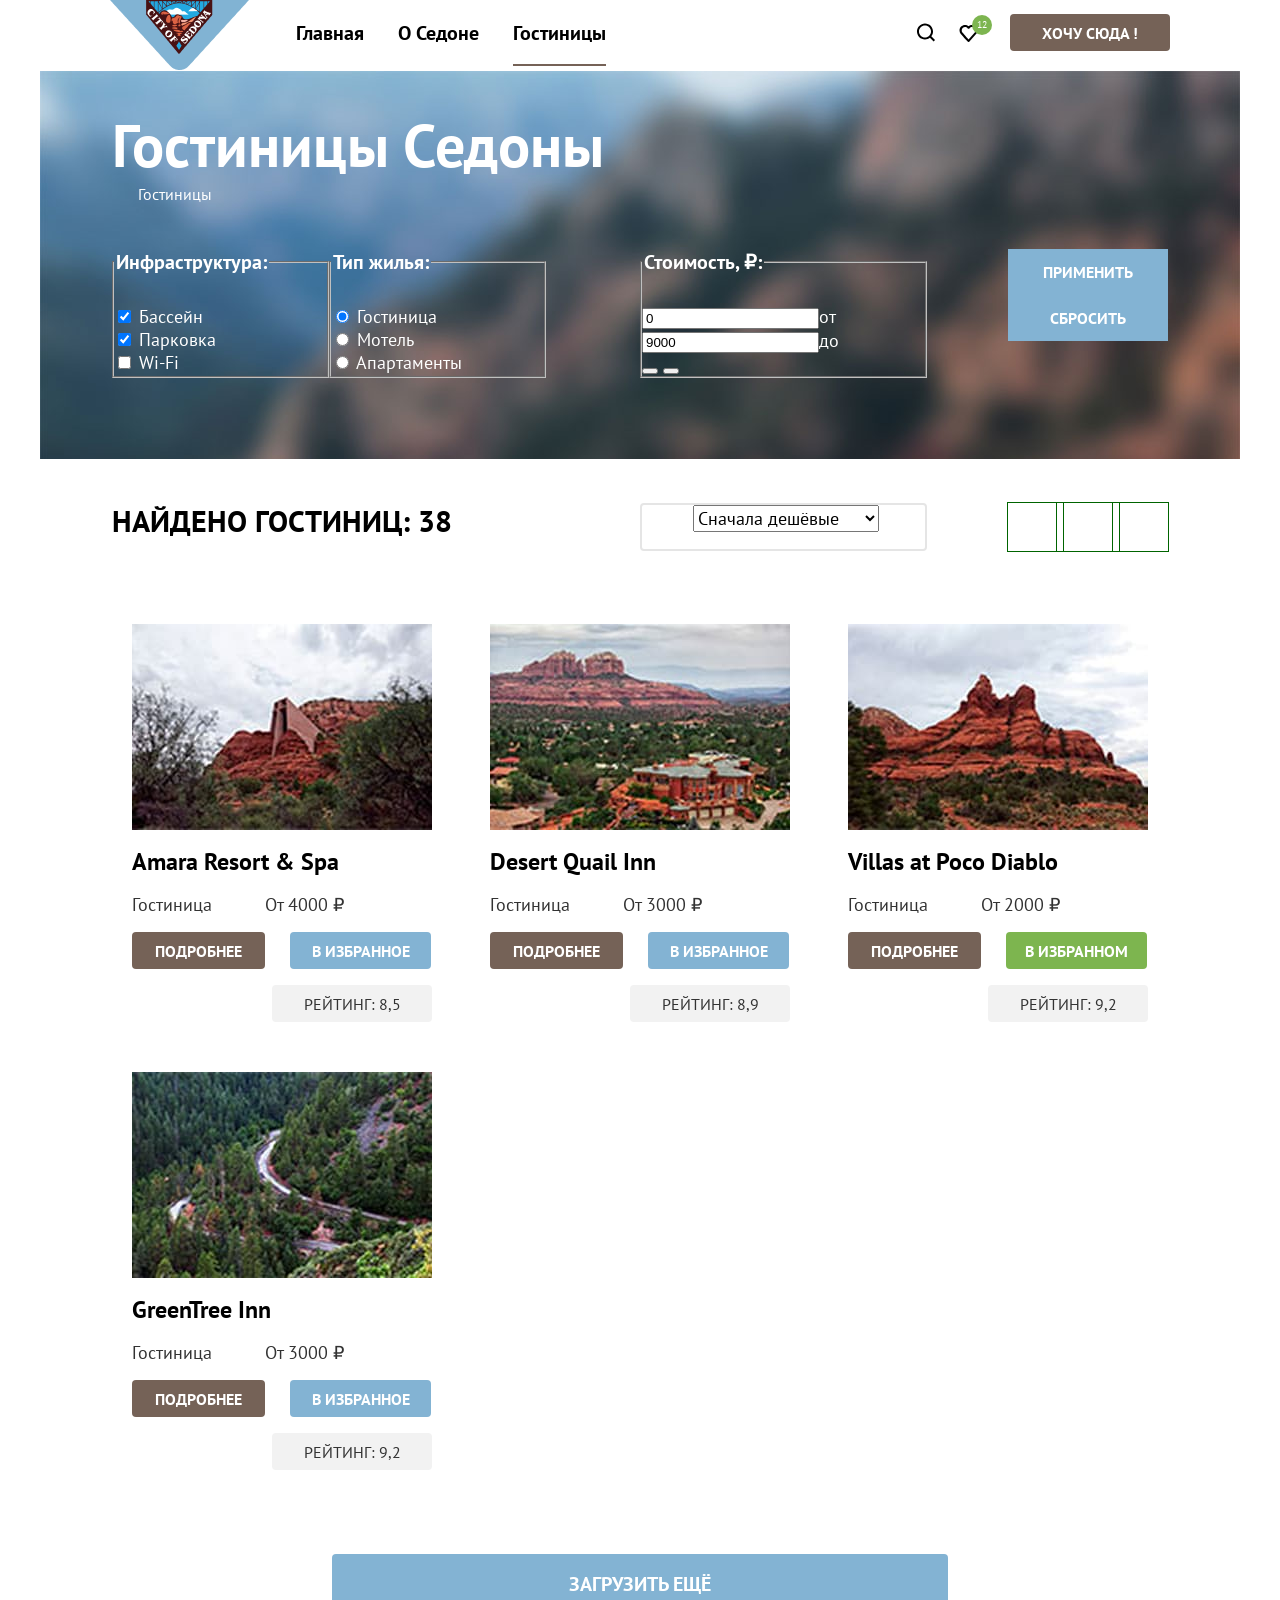
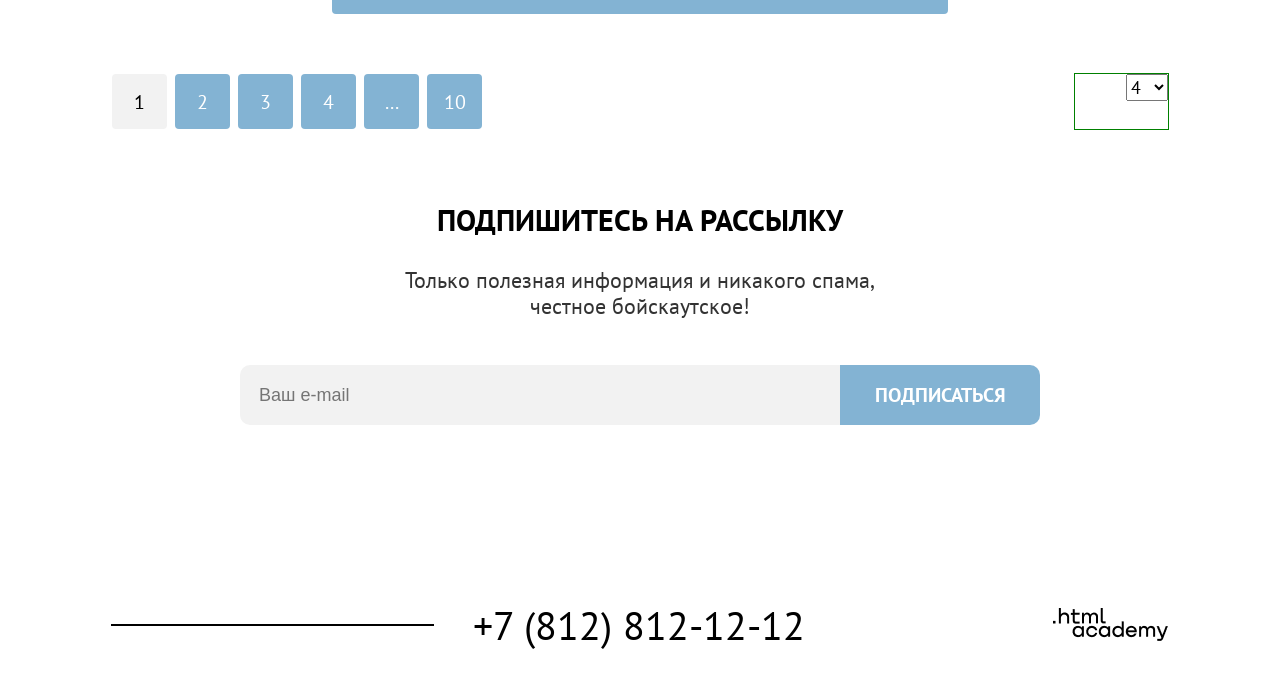
==== commit 19b46d72: "header navigation done" ====
--- a/catalog.html
+++ b/catalog.html
@@ -15,31 +15,34 @@
     <nav class="navigation page-header__navigation">
         <ul class="navigation-list">
             <li class="navigation-item">
-                <a class="navigation-item__link navigation-item__link--active" href="index.html">Главная</a>
+                <a class="navigation-item__link" href="index.html">Главная</a>
             </li>
             <li class="navigation-item">
                 <a class="navigation-item__link" href="#">О Седоне</a>
             </li>
             <li class="navigation-item">
-                <a class="navigation-item__link">Гостиницы</a>
+                <a class="navigation-item__link navigation-item__link--active">Гостиницы</a>
             </li>
         </ul>
     </nav>
-    <div class="user-navigation-wrapper">
-    <ul class="user-navigation">
-        <li class="user-navigation__item">
-            <a class="user-navigation__link" href="#"><span class="visually-hidden">Поиск</span></a>
-        </li>
-        <li class="user-navigation__item">
-            <a class="user-navigation__link" href="#">
-                <span class="visually-hidden">Избранное</span>
-                <span class="user-navigation__counter">12</span>
-            </a>
-        </li>
-        <li class="user-navigation__item">
-      </ul>
-            <a class="button button--warm button--navigation user-navigation__button" href="#">Хочу сюда</a>
-</header>
+        <!-- <div class="user-navigation-wrapper"> -->
+          <ul class="user-navigation">
+            <li class="user-navigation__item">
+                <a class="user-navigation__link" href="#">
+                  <svg aria-hidden="true" focusable="false" width="20" height="19" fill="none"><path fill="#000" d="m19.026 17.05-3.71-3.7c1.002-1.3 1.704-3 1.704-4.9 0-4.4-3.61-8-8.023-8C4.585.45.975 4.15.975 8.55c0 4.4 3.61 8 8.022 8 1.805 0 3.51-.6 4.914-1.7l3.71 3.7 1.405-1.5Zm-10.029-2.5c-3.309 0-6.017-2.7-6.017-6s2.708-6 6.017-6c3.31 0 6.017 2.7 6.017 6s-2.707 6-6.017 6Z"/></svg>
+
+                  <span class="visually-hidden">Поиск</span></a>
+            </li>
+            <li class="user-navigation__item">
+                <a class="user-navigation__link" href="#">
+                  <svg aria-hidden="true" focusable="false" xmlns="http://www.w3.org/2000/svg" width="19" height="17" fill="none"><path fill="#000" d="M9.444 17c-.301 0-.602-.1-.802-.4-5.416-6.1-6.72-7.5-7.02-7.9C.92 7.8.519 6.6.519 5.4c0-3 2.406-5.4 5.515-5.4 1.304 0 2.507.5 3.51 1.3C10.547.5 11.851 0 13.054 0c3.008 0 5.516 2.4 5.516 5.4 0 1.3-.502 2.5-1.304 3.4l-7.02 7.9c-.2.2-.401.3-.802.3ZM3.427 7.5c.3.4 3.51 4 6.117 6.9l6.218-7c.501-.5.702-1.2.702-2 0-1.8-1.505-3.3-3.31-3.3-1.002 0-2.005.5-2.707 1.3-.301.3-.602.4-.903.4-.3 0-.602-.2-.802-.4-.702-.8-1.705-1.3-2.708-1.3-1.805 0-3.31 1.5-3.31 3.3-.1.9.302 1.6.703 2.1-.1 0-.1 0 0 0Z"/></svg>
+                    <span class="visually-hidden">Избранное</span>
+                    <span class="user-navigation__counter">12</span>
+                </a>
+            </li>
+          </ul>
+         <a class="button button--warm button--navigation user-navigation__button" href="#">Хочу сюда !</a>
+    </header>
     </header>
     <main class="page">
         <section class="filter-section page__filter">
--- a/styles/styles.css
+++ b/styles/styles.css
@@ -138,20 +138,24 @@
   border-radius: 4px;
 }
 
-
 /* Header */
 
 .page-header {
-  display: flex;
+  /* display: flex; */
+  display: grid;
+  grid-template-columns: max-content minmax(355px, max-content) minmax(max-content, 1fr) max-content;
+  gap: 20px;
   width: 1060px;
+  min-height: 65px;
   margin: 0 auto;
-  align-items: center;
-}
-
+  z-index: 1;
+  /* align-items: center; */
+}
+/*
 .page-header__logo {
   margin-right: 30px;
   min-height: 70px;
-}
+} */
 
 /* .header-logo {
   min-width: 139px;
@@ -162,12 +166,10 @@
 } */
 
 .header-logo {
- z-index: 1;
-   /* margin-bottom: -5px; */
+  /* margin-bottom: -5px; */
   display: block;
   min-width: 139px;
   height: 100%;
-
 }
 
 .header-logo__img {
@@ -179,19 +181,22 @@
   align-items: center;
   align-self: flex-start;
   min-height: 65px;*/
-  /* margin-bottom: 10px;
+/* margin-bottom: 10px;
 } */
 
 .page-header__navigation {
-  margin-right: 42px;
+  /* margin-right: 42px; */
+  margin-left: 10px;
 }
 
 .navigation-list {
   display: flex;
   flex-wrap: wrap;
+  padding-bottom: 5px;
 }
 
 .navigation-item__link {
+  position: relative;
   display: block;
   padding: 20px 17px;
   font-weight: 700;
@@ -200,17 +205,41 @@
   color: #000000;
 }
 
-.user-navigation-wrapper {
-  display: flex;
-  gap:20px;
+.navigation-item__link:hover {
+  color: #756257;
+}
+
+.navigation-item__link:focus {
+  outline: 2px solid #83b3d3;
+}
+
+.navigation-item__link:active {
+  color: #756257;
+  opacity: 0.3;
+  outline: none;
+}
+
+.navigation-item__link--active::before {
+  position: absolute;
+  right: 17px;
+  bottom: 0;
+  left: 17px;
+  height: 2px;
+  background-color: #756257;
+  content: "";
+}
+
+/* .user-navigation-wrapper {
+  display: flex;
+  gap: 20px;
   align-self: flex-start;
-  /* align-items: center; */
+  align-items: center;
   margin-left: auto;
   min-width: 344px;
-  /* max-width: 460px; */
-  padding-top: 13px;
-  padding-bottom: 19px;
-}
+  max-width: 460px;
+  padding-top: 17px;
+  padding-bottom: 16px;
+} */
 
 .user-navigation {
   /* align-self: flex-start; */
@@ -222,19 +251,71 @@
   max-width: 320px;
 }
 
+/* .page-header__user-navigation {
+  margin-left: auto;
+} */
+
 .user-navigation__item:nth-child(1) {
   margin-left: auto;
 }
 
 .user-navigation__link {
+  position: relative;
   display: block;
-  padding: 0 11px;
+  padding: 21px 12px 22px 11px;
+}
+
+.user-navigation__link:hover .user-navigation__icon {
+  fill: #756257;
+}
+
+.user-navigation__link:active .user-navigation__icon {
+  fill: #756257;
+  opacity: 0.3;
+}
+
+.user-navigation__link:active .user-navigation__counter {
+  color: rgba(255, 255, 255, 0.3);
+}
+
+.user-navigation__counter{
+  position: absolute;
+  display: flex;
+  align-items: center;
+  justify-content: center;
+  width: 20px;
+  height: 20px;
+  top: 12px;
+  left: 24px;
+  border-radius: 50%;
+  background-color: #7db550;
+  font-size: 10px;
+  color: #ffffff;
 }
 
 .user-navigation__button {
+  margin-top: 14px;
+  /* justify-self: center; */
   /* margin-left: 20px; */
-  align-self: flex-start
-}
+  /* align-self: center; */
+  /* margin-bottom: 3px; */
+}
+
+.user-navigation__button:hover {
+  background-color: #615048;
+}
+
+.user-navigation__button:focus {
+  background-color: #615048;
+  outline: 3px solid #83b3d3;
+}
+
+.user-navigation__button:active {
+  background-color: #615048;
+  outline: none;
+  color: rgba(255, 255, 255, 0.3);
+}
+
 
 /* Section */
 
@@ -397,7 +478,7 @@
 }
 
 .page__welcome {
-  margin-top: -5px;
+  margin-top: -6px;
   margin-bottom: 63px;
 }
 
@@ -413,7 +494,7 @@
   margin-bottom: 31px;
 }
 
-.advantages-list{
+.advantages-list {
   display: grid;
   grid-template-columns: 400px 400px 400px;
 }
@@ -579,7 +660,7 @@
 
 .filter-control__input {
   /* display: block; */
-  /* width: 90px;
+/* width: 90px;
 
   border: none;
 } */
@@ -591,7 +672,7 @@
   margin-left: 81px;
 }
 
-.page__search-result{
+.page__search-result {
   margin-bottom: 73px;
 }
 
@@ -601,7 +682,7 @@
   margin-bottom: 53px;
 }
 
-.search-result__hotel-list{
+.search-result__hotel-list {
   margin-bottom: 34px;
 }
 
